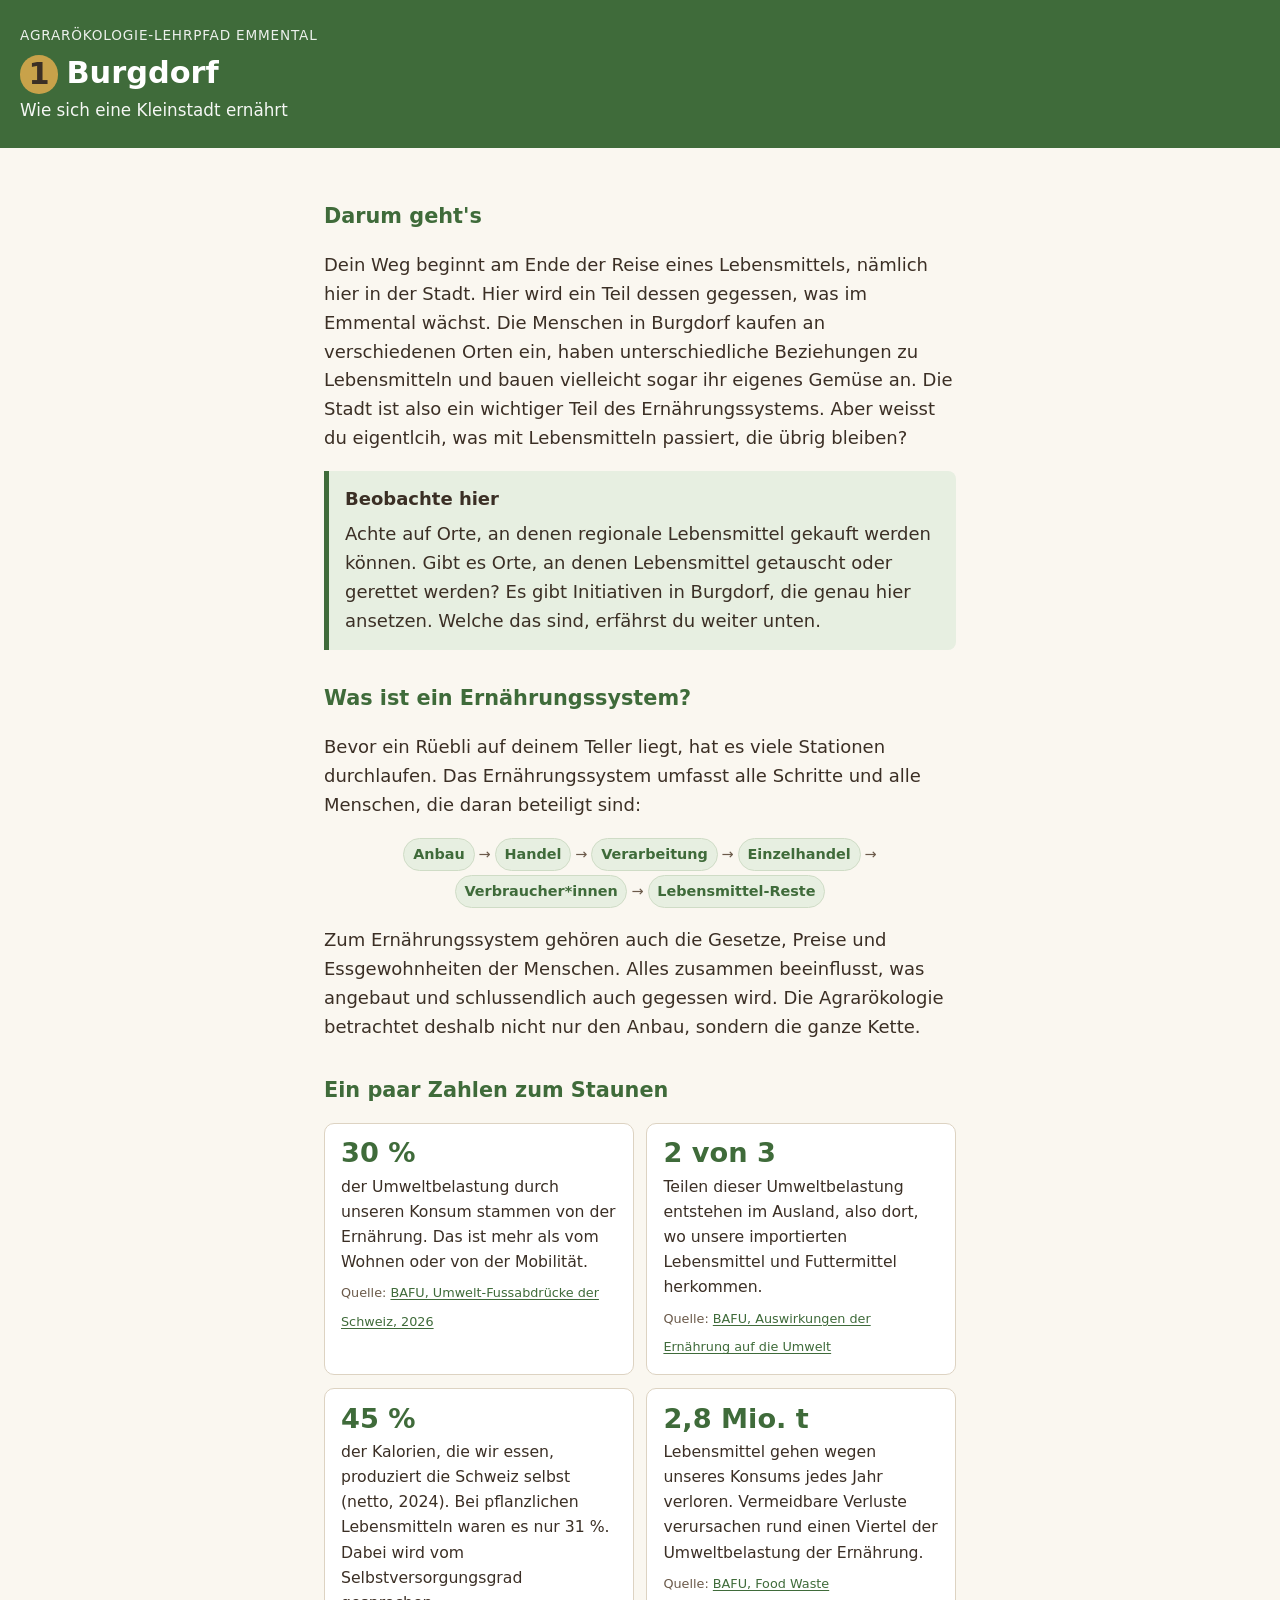
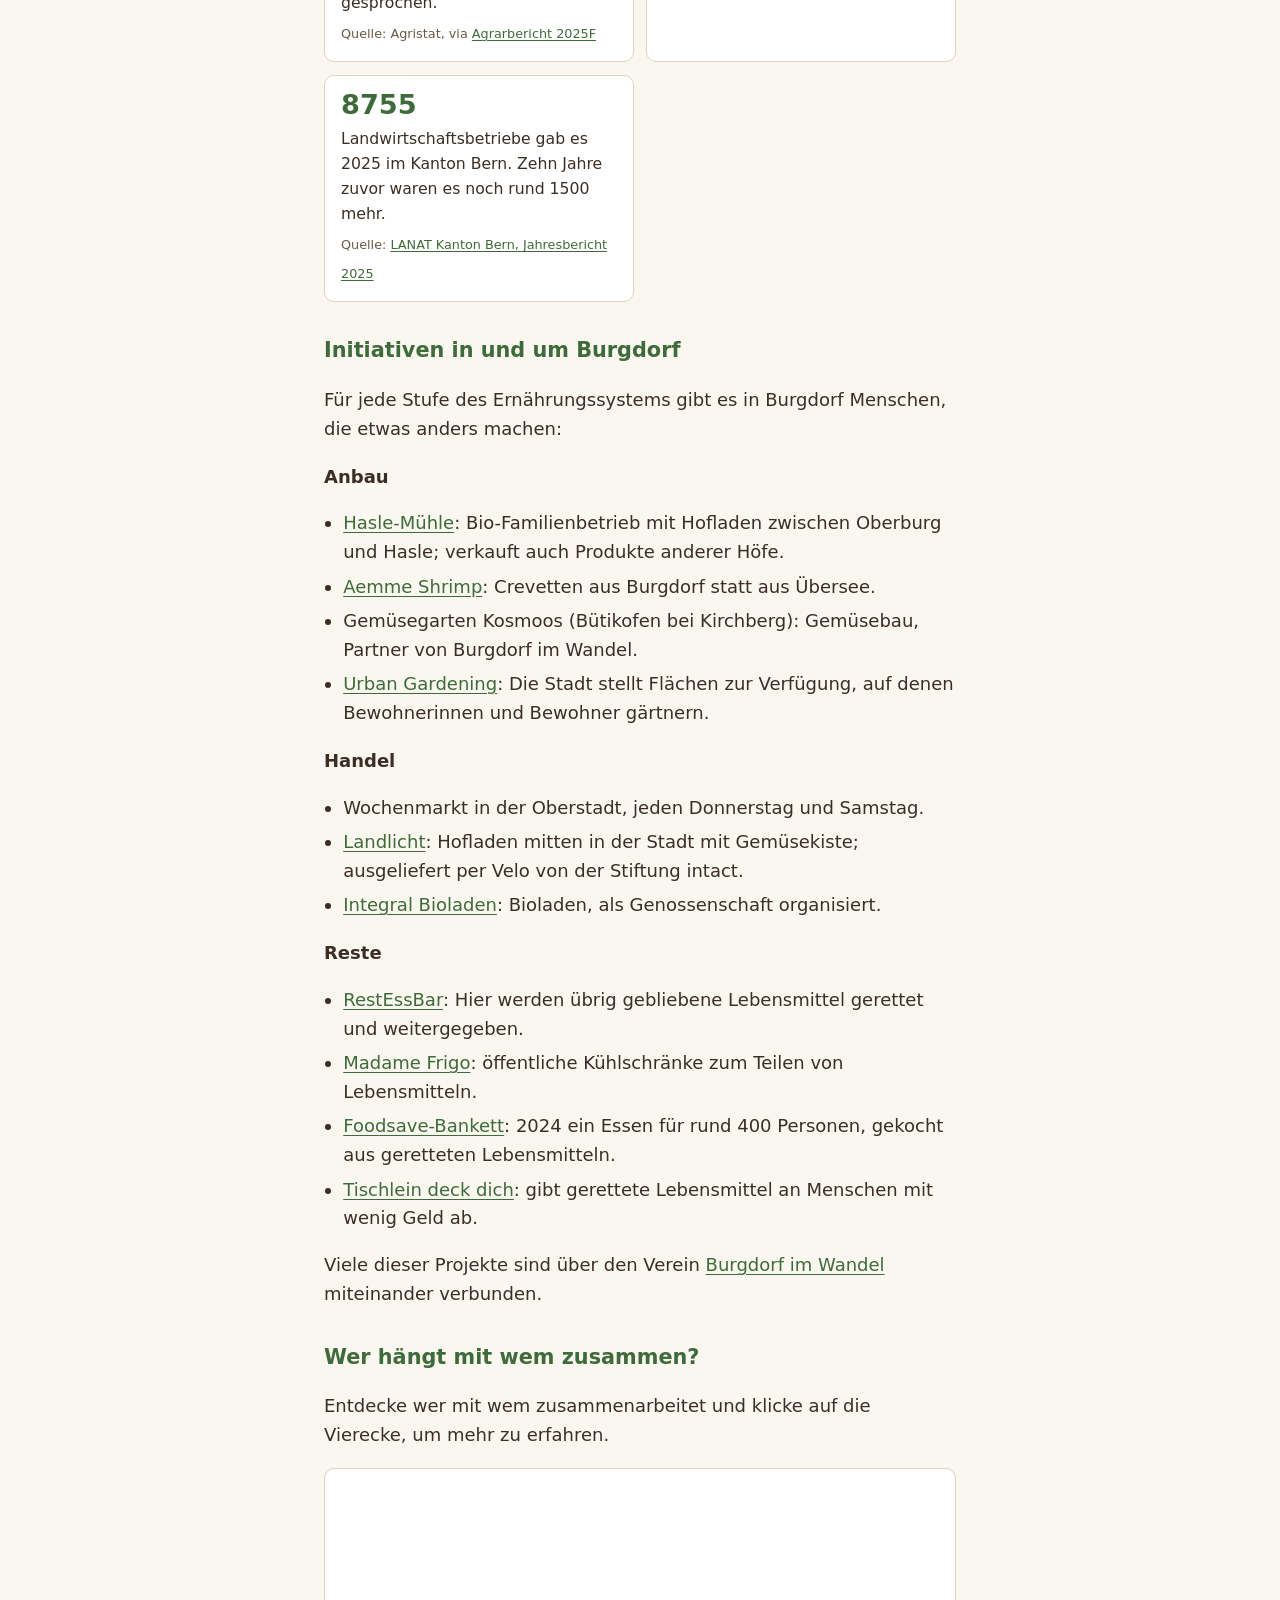
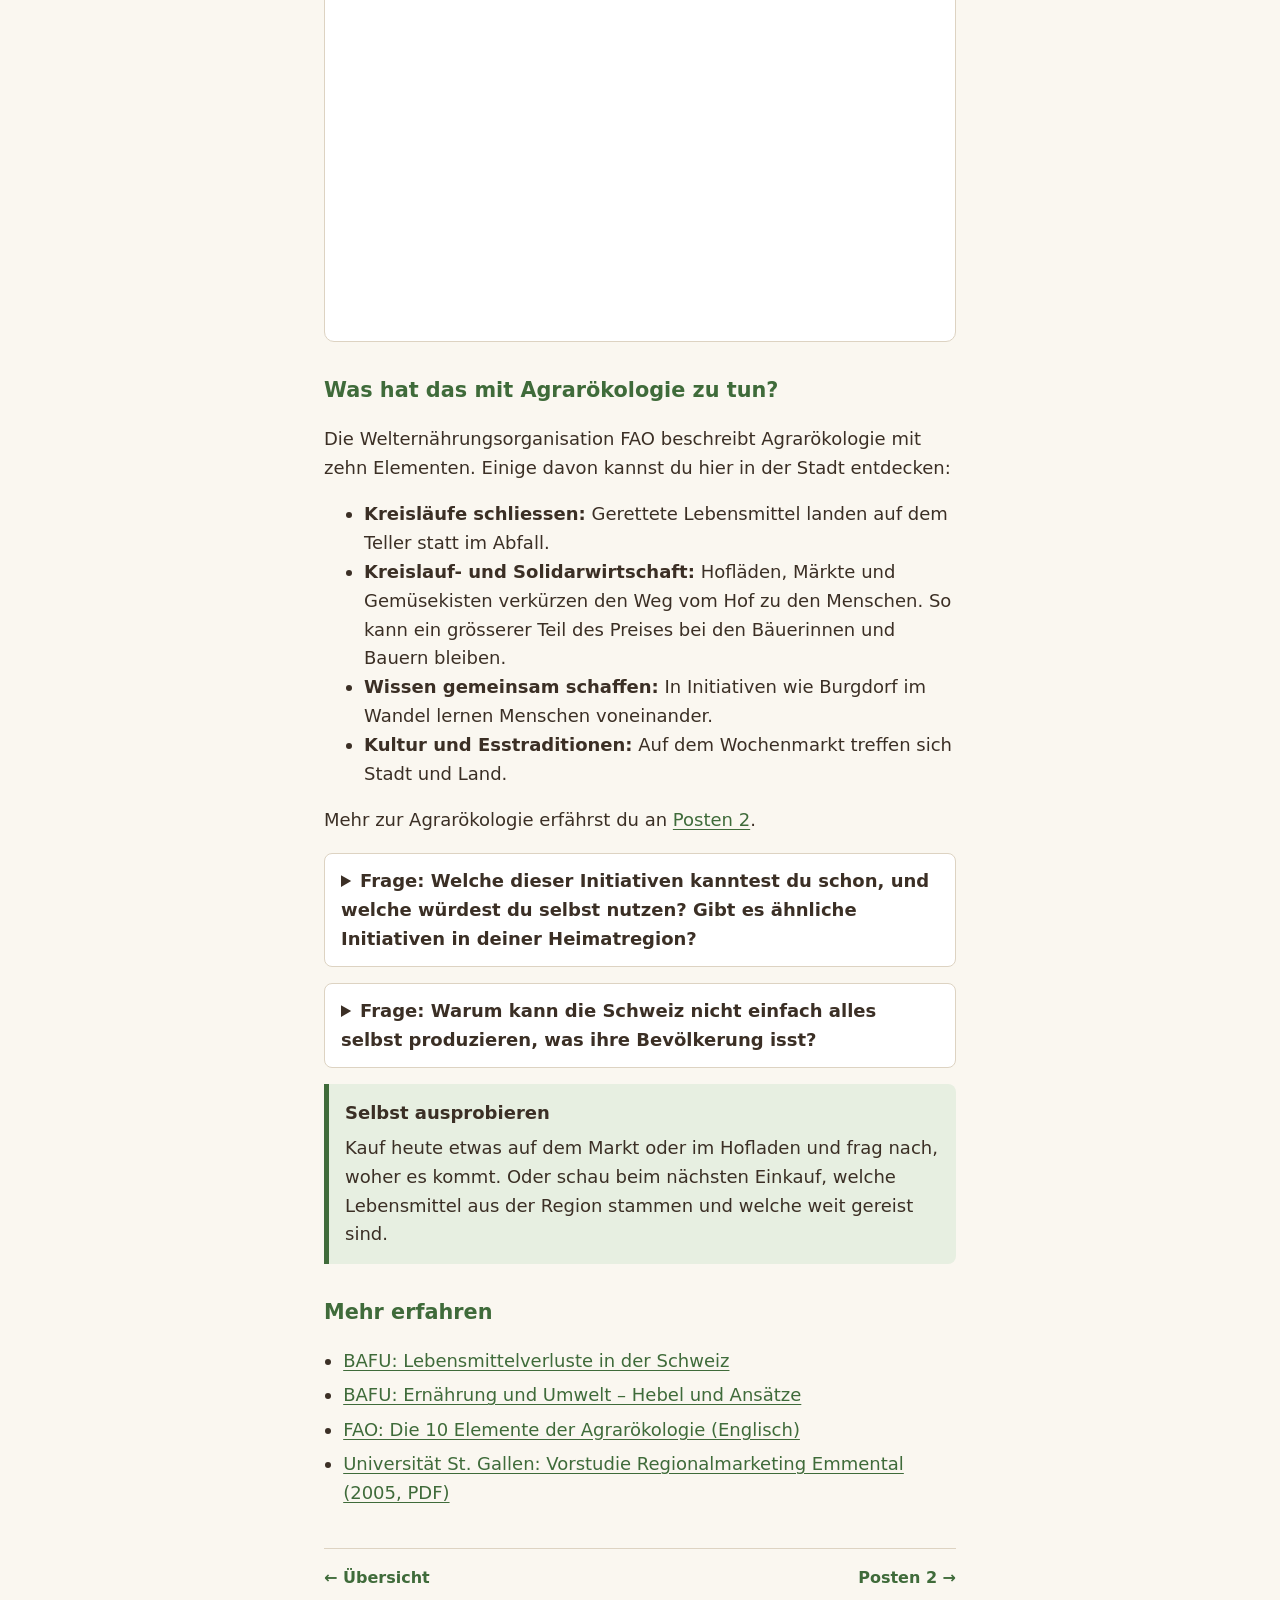
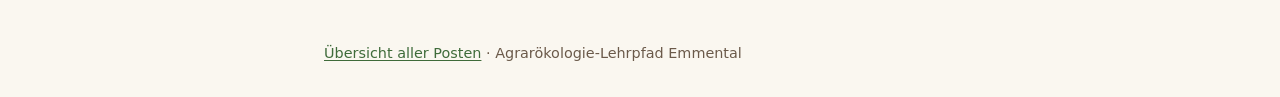
==== p1/index.html @ 43746ea9 "änderungen" ====
<!DOCTYPE html>
<html lang="de-CH">
<head>
<meta charset="utf-8">
<meta name="viewport" content="width=device-width, initial-scale=1">
<title>Posten 1: Burgdorf – Agrarökologie-Lehrpfad Emmental</title>
<link rel="stylesheet" href="../assets/style.css">
<style>
/* nur für diese Seite */
.kette{display:flex;flex-wrap:wrap;justify-content:center;gap:.3rem .25rem;align-items:center;margin:1rem 0;font-size:clamp(.72rem,2.6vw,.9rem)}
.kette span{background:var(--wiese-hell);border:1px solid #cfdcc6;border-radius:999px;padding:.25rem .55rem;font-weight:600;color:var(--wiese);white-space:nowrap}
.kette i{font-style:normal;color:var(--erde-hell)}
.kette .umbruch{display:none}
@media (max-width:640px){.kette .umbruch{display:block;flex-basis:100%;height:0}}
.zahlen{display:grid;grid-template-columns:repeat(auto-fit,minmax(15rem,1fr));gap:.8rem;margin:1rem 0}
.zahl{background:#fff;border:1px solid var(--linie);border-radius:10px;padding:.9rem 1rem}
.zahl strong{display:block;font-size:1.7rem;line-height:1.1;color:var(--wiese)}
.zahl p{margin:.35rem 0 .2rem;font-size:.98rem}
.zahl small{color:var(--erde-hell);font-size:.8rem}
.stufe{margin:1.2rem 0 .3rem;font-weight:700;color:var(--erde)}
.karte-rahmen{position:relative;width:100%;aspect-ratio:4/3;border:1px solid var(--linie);border-radius:10px;overflow:hidden;background:#fff}
.karte-rahmen iframe{position:absolute;inset:0;width:100%;height:100%;border:0}
</style>
</head>
<body>
<header class="kopf">
<a class="marke" href="../">Agrarökologie-Lehrpfad Emmental</a>
<h1><span class="postennr">1</span>Burgdorf</h1>
<p class="thema">Wie sich eine Kleinstadt ernährt</p>
</header>
<main>
<!-- ===== Posten 1: Burgdorf – Texte hier bearbeiten ===== -->
<h2>Darum geht's</h2>
<p>Dein Weg beginnt am Ende der Reise eines Lebensmittels, nämlich hier in der Stadt. Hier wird ein Teil dessen gegessen,
was im Emmental wächst. Die Menschen in Burgdorf kaufen an verschiedenen Orten ein, haben unterschiedliche Beziehungen zu Lebensmitteln und bauen vielleicht sogar ihr eigenes Gemüse an. Die Stadt ist also ein wichtiger Teil des Ernährungssystems. 
Aber weisst du eigentlcih, was mit Lebensmitteln passiert, die übrig bleiben?</p>

<div class="kasten">
<strong>Beobachte hier</strong>
<p>Achte auf Orte, an denen regionale Lebensmittel gekauft werden können. Gibt es
Orte, an denen Lebensmittel getauscht oder gerettet werden? Es gibt Initiativen in Burgdorf, die genau hier ansetzen. Welche das sind, erfährst du weiter unten.</p>
</div>

<h2>Was ist ein Ernährungssystem?</h2>
<p>Bevor ein Rüebli auf deinem Teller liegt, hat es viele Stationen durchlaufen. Das Ernährungssystem umfasst alle
Schritte und alle Menschen, die daran beteiligt sind:</p>
<div class="kette" aria-label="Stufen des Ernährungssystems">
  <span>Anbau</span><i>→</i><span>Handel</span><i>→</i><span>Verarbeitung</span><i>→</i><b class="umbruch"></b><span>Einzelhandel</span><i>→</i><span>Verbraucher*innen</span><i>→</i><span>Lebensmittel-Reste</span>
</div>
<p>Zum Ernährungssystem gehören auch die Gesetze, Preise und Essgewohnheiten der Menschen. Alles zusammen beeinflusst, was angebaut und schlussendlich auch gegessen wird. 
  Die Agrarökologie betrachtet deshalb nicht nur den Anbau, sondern die ganze Kette. </p>

<h2>Ein paar Zahlen zum Staunen</h2>
<div class="zahlen">
  <div class="zahl"><strong>30&nbsp;%</strong>
    <p>der Umweltbelastung durch unseren Konsum stammen von der Ernährung. Das ist mehr als vom Wohnen oder von der Mobilität.</p>
    <small>Quelle: <a href="https://www.bafu.admin.ch/dam/de/sd-web/7VTmDI0QIczG/schlussbericht_umweltfussabdruecke_schweiz.pdf">BAFU, Umwelt-Fussabdrücke der Schweiz, 2026</a></small></div>
  <div class="zahl"><strong>2 von 3</strong>
    <p>Teilen dieser Umweltbelastung entstehen im Ausland, also dort, wo unsere importierten Lebensmittel und Futtermittel herkommen.</p>
    <small>Quelle: <a href="https://www.bafu.admin.ch/de/auswirkungen-der-ernaehrung-auf-die-umwelt">BAFU, Auswirkungen der Ernährung auf die Umwelt</a></small></div>
  <div class="zahl"><strong>45&nbsp;%</strong>
    <p>der Kalorien, die wir essen, produziert die Schweiz selbst (netto, 2024). Bei pflanzlichen Lebensmitteln waren es nur 31&nbsp;%. Dabei wird vom Selbstversorgungsgrad gesprochen.</p>
    <small>Quelle: Agristat, via <a href="https://www.agrarbericht.ch/de/markt/marktentwicklungen/selbstversorungsgrad">Agrarbericht 2025F</a></small></div>
  <div class="zahl"><strong>2,8 Mio. t</strong>
    <p>Lebensmittel gehen wegen unseres Konsums jedes Jahr verloren. Vermeidbare Verluste verursachen rund einen Viertel der Umweltbelastung der Ernährung.</p>
    <small>Quelle: <a href="https://www.bafu.admin.ch/de/foodwaste">BAFU, Food Waste</a></small></div>
  <div class="zahl"><strong>8755</strong>
    <p>Landwirtschaftsbetriebe gab es 2025 im Kanton Bern. Zehn Jahre zuvor waren es noch rund 1500 mehr.</p>
    <small>Quelle: <a href="https://www.weu.be.ch/content/dam/weu/dokumente/lanat/de/jahresbericht/2025/2025_Digitaler%20Jahresbericht%20LANAT%20-%20ADZ.pdf">LANAT Kanton Bern, Jahresbericht 2025</a></small></div>
</div>

<h2>Initiativen in und um Burgdorf</h2>
<p>Für jede Stufe des Ernährungssystems gibt es in Burgdorf Menschen, die etwas anders machen:</p>

<p class="stufe">Anbau</p>
<ul class="links">
  <li><a href="https://www.myfarm.ch/en/farm-shops/hofladen-hasle-muehle_A5wsffG">Hasle-Mühle</a>: Bio-Familienbetrieb mit Hofladen zwischen Oberburg und Hasle; verkauft auch Produkte anderer Höfe.</li>
  <li><a href="https://aemmeshrimp.ch">Aemme Shrimp</a>: Crevetten aus Burgdorf statt aus Übersee.</li>
  <li>Gemüsegarten Kosmoos (Bütikofen bei Kirchberg): Gemüsebau, Partner von Burgdorf im Wandel.</li>
  <li><a href="https://www.burgdorf.ch/wAssets/docs/Verwaltung/Sozialdirektion/Flyer_UrbanGardening_A4.pdf">Urban Gardening</a>: Die Stadt stellt Flächen zur Verfügung, auf denen Bewohnerinnen und Bewohner gärtnern.</li>
</ul>

<p class="stufe">Handel</p>
<ul class="links">
  <li>Wochenmarkt in der Oberstadt, jeden Donnerstag und Samstag.</li>
  <li><a href="https://landlicht-burgdorf.ch/">Landlicht</a>: Hofladen mitten in der Stadt mit Gemüsekiste; ausgeliefert per Velo von der Stiftung intact.</li>
  <li><a href="https://www.integral-bioladen.ch/">Integral Bioladen</a>: Bioladen, als Genossenschaft organisiert.</li>
</ul>

<p class="stufe">Reste</p>
<ul class="links">
  <li><a href="https://burgdorf-im-wandel.ch/portfolio/restessbar/">RestEssBar</a>: Hier werden übrig gebliebene Lebensmittel gerettet und weitergegeben.</li>
  <li><a href="https://burgdorf-im-wandel.ch/portfolio/madamefrigo/">Madame Frigo</a>: öffentliche Kühlschränke zum Teilen von Lebensmitteln.</li>
  <li><a href="https://burgdorf-im-wandel.ch/portfolio/foodsavebankett-burgdorf/">Foodsave-Bankett</a>: 2024 ein Essen für rund 400 Personen, gekocht aus geretteten Lebensmitteln.</li>
  <li><a href="https://www.tischlein.ch">Tischlein deck dich</a>: gibt gerettete Lebensmittel an Menschen mit wenig Geld ab.</li>
</ul>
<p>Viele dieser Projekte sind über den Verein <a href="https://burgdorf-im-wandel.ch">Burgdorf im Wandel</a> miteinander verbunden.</p>

<h2>Wer hängt mit wem zusammen?</h2>
<p>Entdecke wer mit wem zusammenarbeitet und klicke auf die Vierecke, um mehr zu erfahren.</p>
<div class="karte-rahmen">
  <iframe src="https://embed.kumu.io/4270130d1830ddf4a296484968e9d4bc" title="Kumu-Karte Ernährungssystem Burgdorf und Emmental" loading="lazy"></iframe>
</div>

<h2>Was hat das mit Agrarökologie zu tun?</h2>
<p>Die Welternährungsorganisation FAO beschreibt Agrarökologie mit zehn Elementen. Einige davon kannst du hier in der Stadt entdecken:</p>
<ul>
  <li><strong>Kreisläufe schliessen:</strong> Gerettete Lebensmittel landen auf dem Teller statt im Abfall.</li>
  <li><strong>Kreislauf- und Solidarwirtschaft:</strong> Hofläden, Märkte und Gemüsekisten verkürzen den Weg vom Hof zu den Menschen. So kann ein grösserer Teil des Preises bei den Bäuerinnen und Bauern bleiben.</li>
  <li><strong>Wissen gemeinsam schaffen:</strong> In Initiativen wie Burgdorf im Wandel lernen Menschen voneinander.</li>
  <li><strong>Kultur und Esstraditionen:</strong> Auf dem Wochenmarkt treffen sich Stadt und Land.</li>
</ul>
<p>Mehr zur Agrarökologie erfährst du an <a href="../p2/">Posten 2</a>.</p>

<details>
<summary>Frage: Welche dieser Initiativen kanntest du schon, und welche würdest du selbst nutzen? Gibt es ähnliche Initiativen in deiner Heimatregion?</summary>
<p>Notiere dir eine Initiative, die du ausprobieren möchtest.</p>
</details>

<details>
<summary>Frage: Warum kann die Schweiz nicht einfach alles selbst produzieren, was ihre Bevölkerung isst?</summary>
<p>Ein grosser Teil der Fläche eignet sich nur als Wiese oder Weide, etwa im hügeligen Emmental. Darauf wächst Gras für Kühe, aber kaum Getreide oder Gemüse.
Zudem essen wir viele Lebensmittel, die hier nicht wachsen (Kaffee, Bananen, Reis), und ein Teil des Tierfutters wird importiert.
Weniger Food Waste und eine stärker pflanzliche Ernährung würden helfen, mit der eigenen Fläche mehr Menschen zu ernähren.</p>
</details>

<div class="kasten">
<strong>Selbst ausprobieren</strong>
<p>Kauf heute etwas auf dem Markt oder im Hofladen und frag nach, woher es kommt. Oder schau beim nächsten Einkauf,
welche Lebensmittel aus der Region stammen und welche weit gereist sind.</p>
</div>

<h2>Mehr erfahren</h2>
<ul class="links">
  <li><a href="https://www.bafu.admin.ch/de/foodwaste">BAFU: Lebensmittelverluste in der Schweiz</a></li>
  <li><a href="https://www.bafu.admin.ch/de/ernaehrung-und-umwelt-hebel-und-ansaetze">BAFU: Ernährung und Umwelt – Hebel und Ansätze</a></li>
  <li><a href="https://www.fao.org/agroecology/overview/10-elements/en">FAO: Die 10 Elemente der Agrarökologie (Englisch)</a></li>
  <li><a href="https://alexandria.unisg.ch/server/api/core/bitstreams/51e89ffd-5618-48d5-9dad-e8e8634f91a7/content">Universität St. Gallen: Vorstudie Regionalmarketing Emmental (2005, PDF)</a></li>
</ul>

<nav class="weiter" aria-label="Posten-Navigation">
<a href="../">← Übersicht</a>
<a href="../p2/">Posten 2 →</a>
</nav>
</main>
<footer>
<a href="../">Übersicht aller Posten</a> · Agrarökologie-Lehrpfad Emmental
</footer>
</body>
</html>
---- assets/style.css ----
/* Agrarökologie-Lehrpfad Emmental – gemeinsames Stylesheet */
:root {
  --erde: #3b2f25;
  --erde-hell: #6b5a4a;
  --wiese: #3f6b3a;
  --wiese-hell: #e7efe1;
  --korn: #c8a24a;
  --papier: #faf7f0;
  --linie: #ddd3c2;
  --max: 42rem;
}

* { box-sizing: border-box; }

html { -webkit-text-size-adjust: 100%; }

body {
  margin: 0;
  font-family: system-ui, -apple-system, "Segoe UI", Roboto, sans-serif;
  font-size: 1.125rem;
  line-height: 1.6;
  color: var(--erde);
  background: var(--papier);
}

a { color: var(--wiese); text-underline-offset: 0.15em; }
a:focus-visible, summary:focus-visible { outline: 3px solid var(--korn); outline-offset: 2px; }

.kopf {
  background: var(--wiese);
  color: #fff;
  padding: 1.25rem 1.25rem 1.5rem;
}
.kopf a { color: #fff; }
.kopf .marke {
  font-size: 0.85rem;
  letter-spacing: 0.06em;
  text-transform: uppercase;
  opacity: 0.9;
  text-decoration: none;
}
.kopf h1 {
  margin: 0.4rem 0 0.2rem;
  font-size: 1.9rem;
  line-height: 1.2;
}
.kopf .thema { margin: 0; font-size: 1.05rem; opacity: 0.95; }

.postennr {
  display: inline-flex;
  align-items: center;
  justify-content: center;
  width: 2.4rem; height: 2.4rem;
  border-radius: 50%;
  background: var(--korn);
  color: var(--erde);
  font-weight: 700;
  margin-right: 0.5rem;
  vertical-align: middle;
}

main {
  max-width: var(--max);
  margin: 0 auto;
  padding: 1.25rem;
}

h2 {
  font-size: 1.3rem;
  margin: 2rem 0 0.5rem;
  color: var(--wiese);
}

.kasten {
  background: var(--wiese-hell);
  border-left: 5px solid var(--wiese);
  padding: 0.9rem 1rem;
  border-radius: 0 8px 8px 0;
  margin: 1rem 0;
}

details {
  background: #fff;
  border: 1px solid var(--linie);
  border-radius: 8px;
  padding: 0.8rem 1rem;
  margin: 1rem 0;
}
summary { cursor: pointer; font-weight: 600; }
details[open] summary { margin-bottom: 0.5rem; }

ul.links { padding-left: 1.2rem; }
ul.links li { margin: 0.35rem 0; }

.platzhalter {
  border: 2px dashed var(--linie);
  border-radius: 8px;
  padding: 1rem;
  color: var(--erde-hell);
  font-style: italic;
}

/* Übersicht auf der Startseite */
.route { list-style: none; padding: 0; margin: 1rem 0; }
.route li { margin: 0; }
.route a {
  display: flex;
  align-items: center;
  gap: 0.9rem;
  padding: 0.9rem 0.25rem;
  border-bottom: 1px solid var(--linie);
  text-decoration: none;
  color: var(--erde);
}
.route a:hover .ort { text-decoration: underline; }
.route .postennr { flex: none; margin: 0; }
.route .ort { display: block; font-weight: 700; color: var(--wiese); }
.route .was { display: block; font-size: 0.98rem; color: var(--erde-hell); }

/* Navigation zwischen den Posten */
.weiter {
  display: flex;
  justify-content: space-between;
  gap: 1rem;
  margin: 2.5rem 0 1rem;
  padding-top: 1rem;
  border-top: 1px solid var(--linie);
  font-size: 1rem;
}
.weiter a { text-decoration: none; font-weight: 600; }

footer {
  max-width: var(--max);
  margin: 0 auto;
  padding: 1rem 1.25rem 2rem;
  font-size: 0.9rem;
  color: var(--erde-hell);
}

/* QR-Druckseite */
.qr-raster {
  display: grid;
  grid-template-columns: repeat(auto-fill, minmax(15rem, 1fr));
  gap: 1rem;
}
.qr-karte {
  background: #fff;
  border: 1px solid var(--linie);
  border-radius: 8px;
  padding: 1rem;
  text-align: center;
  break-inside: avoid;
}
.qr-karte svg { width: 100%; max-width: 13rem; height: auto; }
.qr-karte .url { font-size: 0.75rem; word-break: break-all; color: var(--erde-hell); }
.qr-karte button { margin-top: 0.5rem; font: inherit; font-size: 0.9rem; padding: 0.4rem 0.8rem; cursor: pointer; }

@media print {
  .kopf, .nicht-drucken, footer { display: none; }
  body { background: #fff; }
  main { max-width: none; }
  .qr-raster { grid-template-columns: repeat(2, 1fr); }
  .qr-karte button { display: none; }
}

.kasten p { margin: 0.4rem 0 0; }
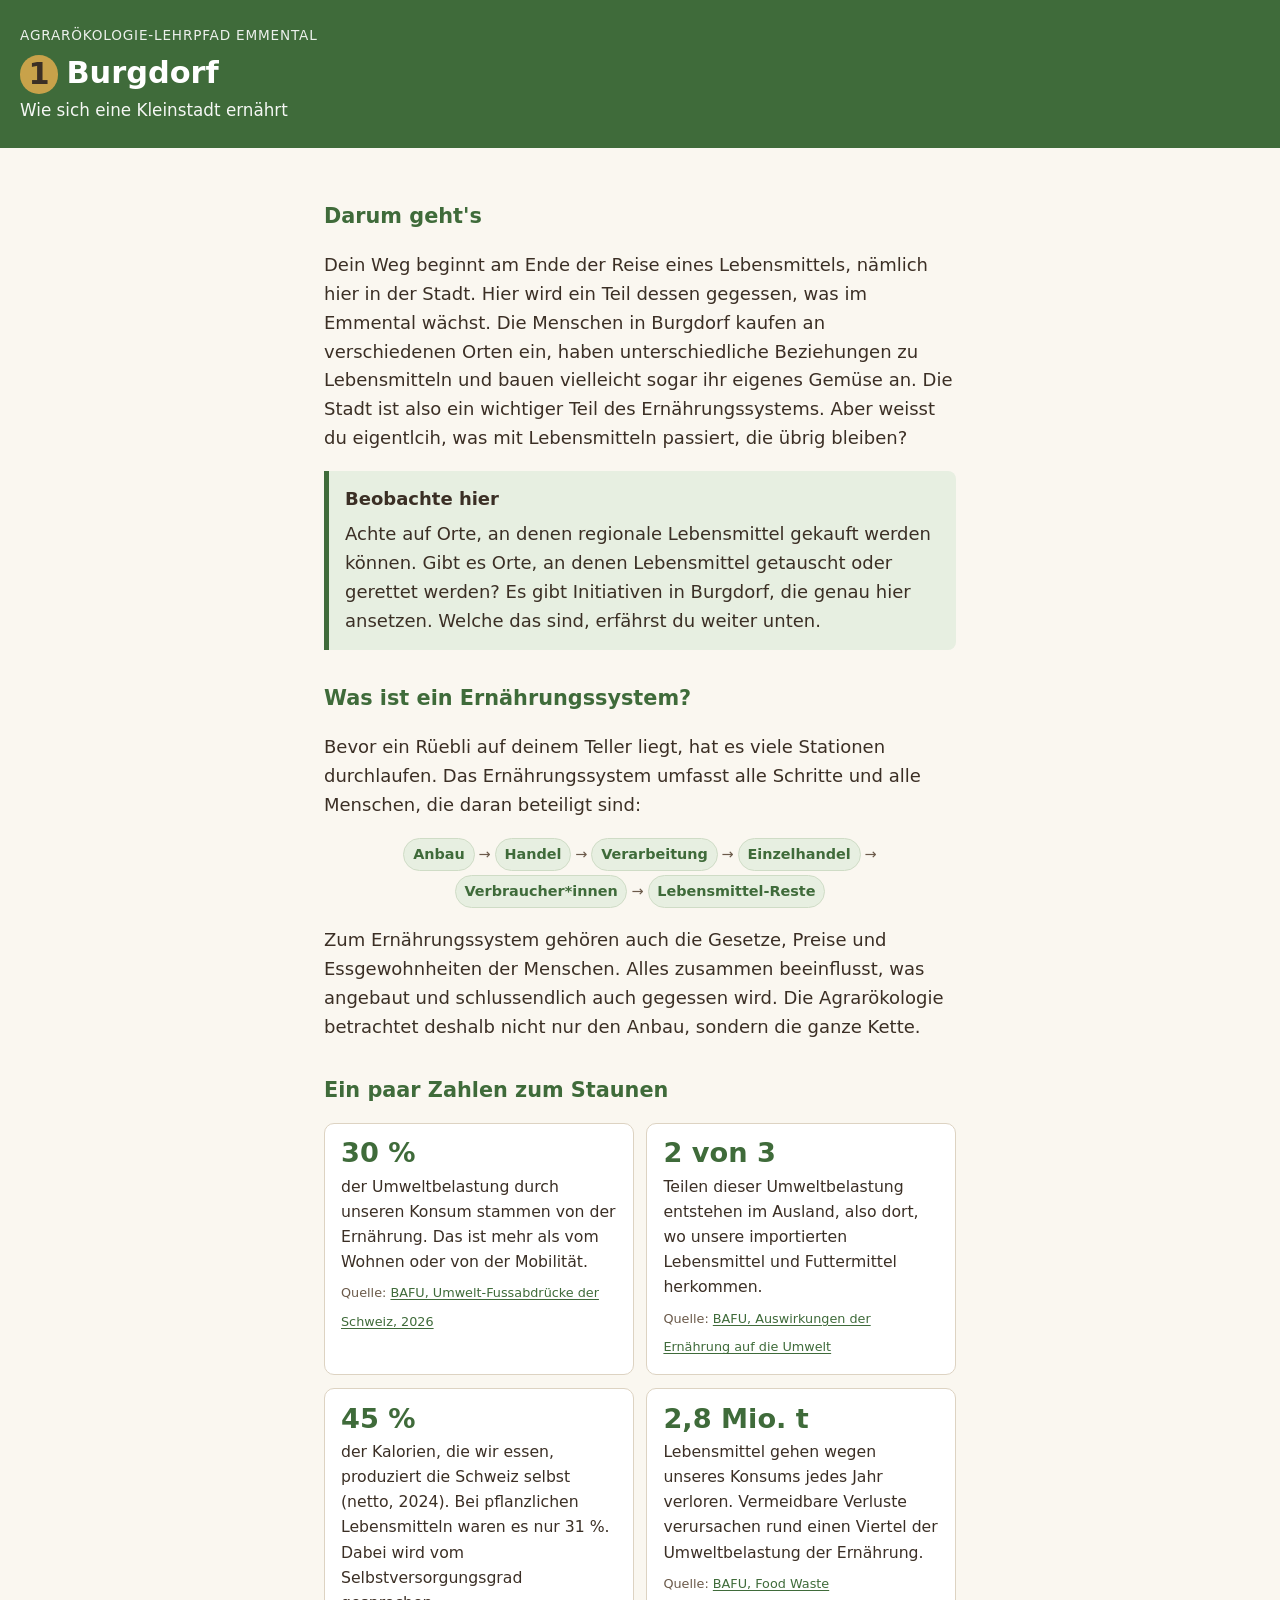
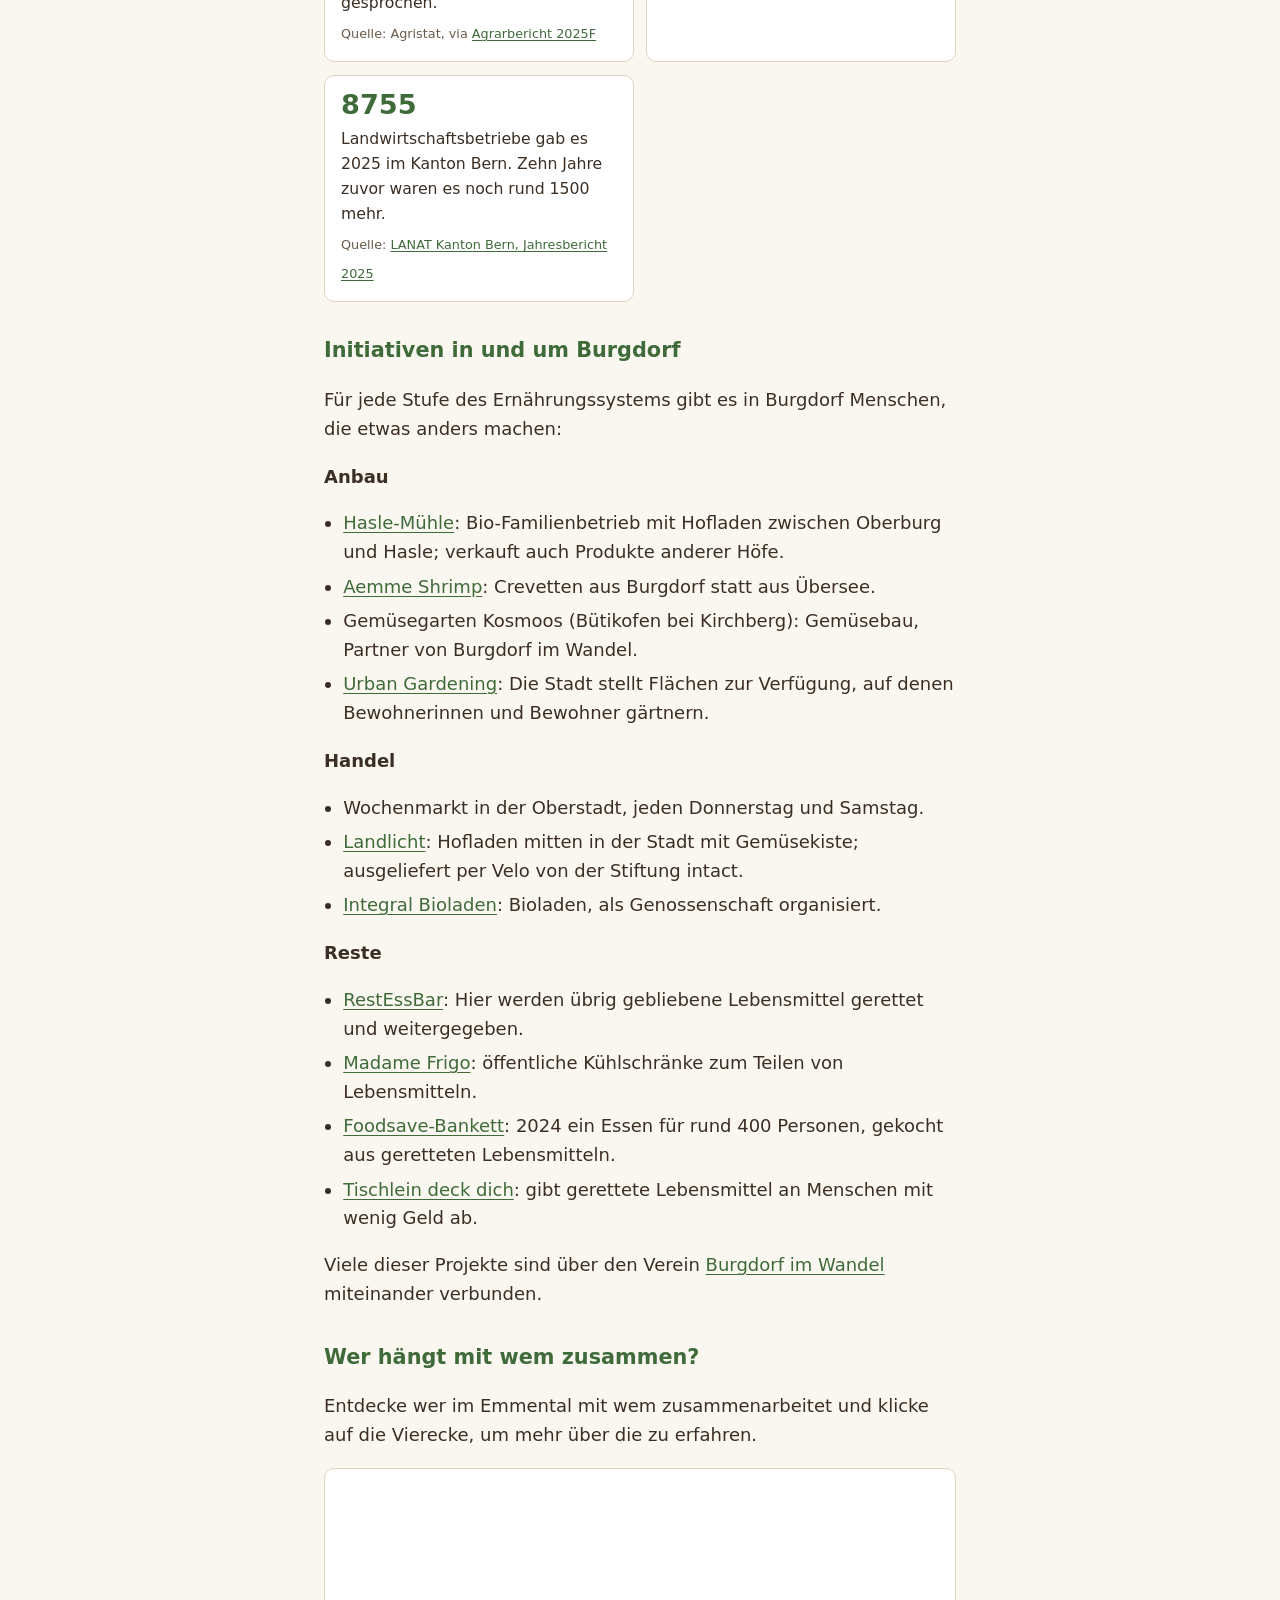
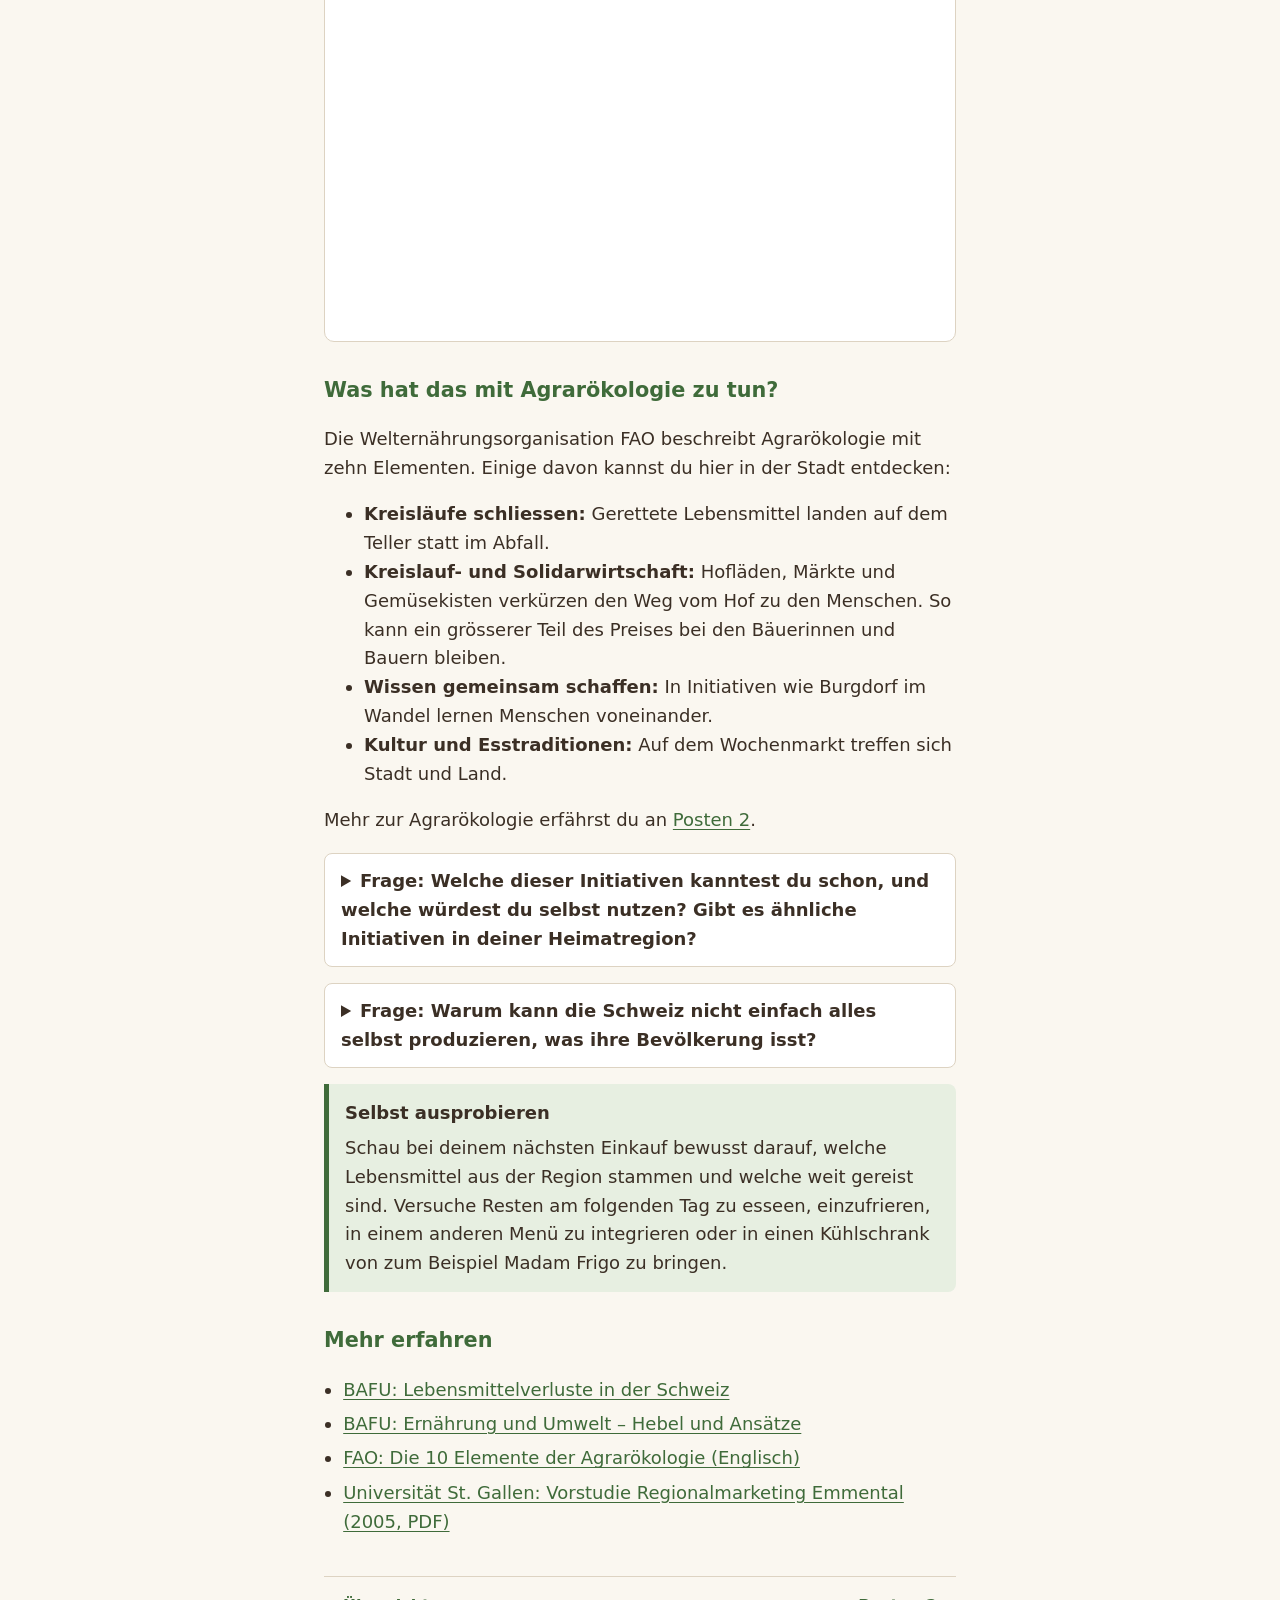
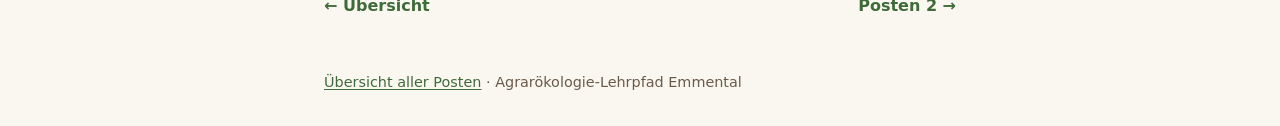
==== commit 019ed7d1: "ändern" ====
--- a/p1/index.html
+++ b/p1/index.html
@@ -97,7 +97,8 @@
 <p>Viele dieser Projekte sind über den Verein <a href="https://burgdorf-im-wandel.ch">Burgdorf im Wandel</a> miteinander verbunden.</p>
 
 <h2>Wer hängt mit wem zusammen?</h2>
-<p>Entdecke wer mit wem zusammenarbeitet und klicke auf die Vierecke, um mehr zu erfahren.</p>
+<p>Entdecke wer im Emmental mit wem zusammenarbeitet und klicke auf die Vierecke, um mehr über die <Akteur></Akteur>
+<innen></innen> zu erfahren.</p>
 <div class="karte-rahmen">
   <iframe src="https://embed.kumu.io/4270130d1830ddf4a296484968e9d4bc" title="Kumu-Karte Ernährungssystem Burgdorf und Emmental" loading="lazy"></iframe>
 </div>
@@ -126,8 +127,8 @@
 
 <div class="kasten">
 <strong>Selbst ausprobieren</strong>
-<p>Kauf heute etwas auf dem Markt oder im Hofladen und frag nach, woher es kommt. Oder schau beim nächsten Einkauf,
-welche Lebensmittel aus der Region stammen und welche weit gereist sind.</p>
+<p> Schau bei deinem nächsten Einkauf bewusst darauf, welche Lebensmittel aus der Region stammen und welche weit gereist sind. 
+  Versuche Resten am folgenden Tag zu esseen, einzufrieren, in einem anderen Menü zu integrieren oder in einen Kühlschrank von zum Beispiel Madam Frigo zu bringen.</p>
 </div>
 
 <h2>Mehr erfahren</h2>
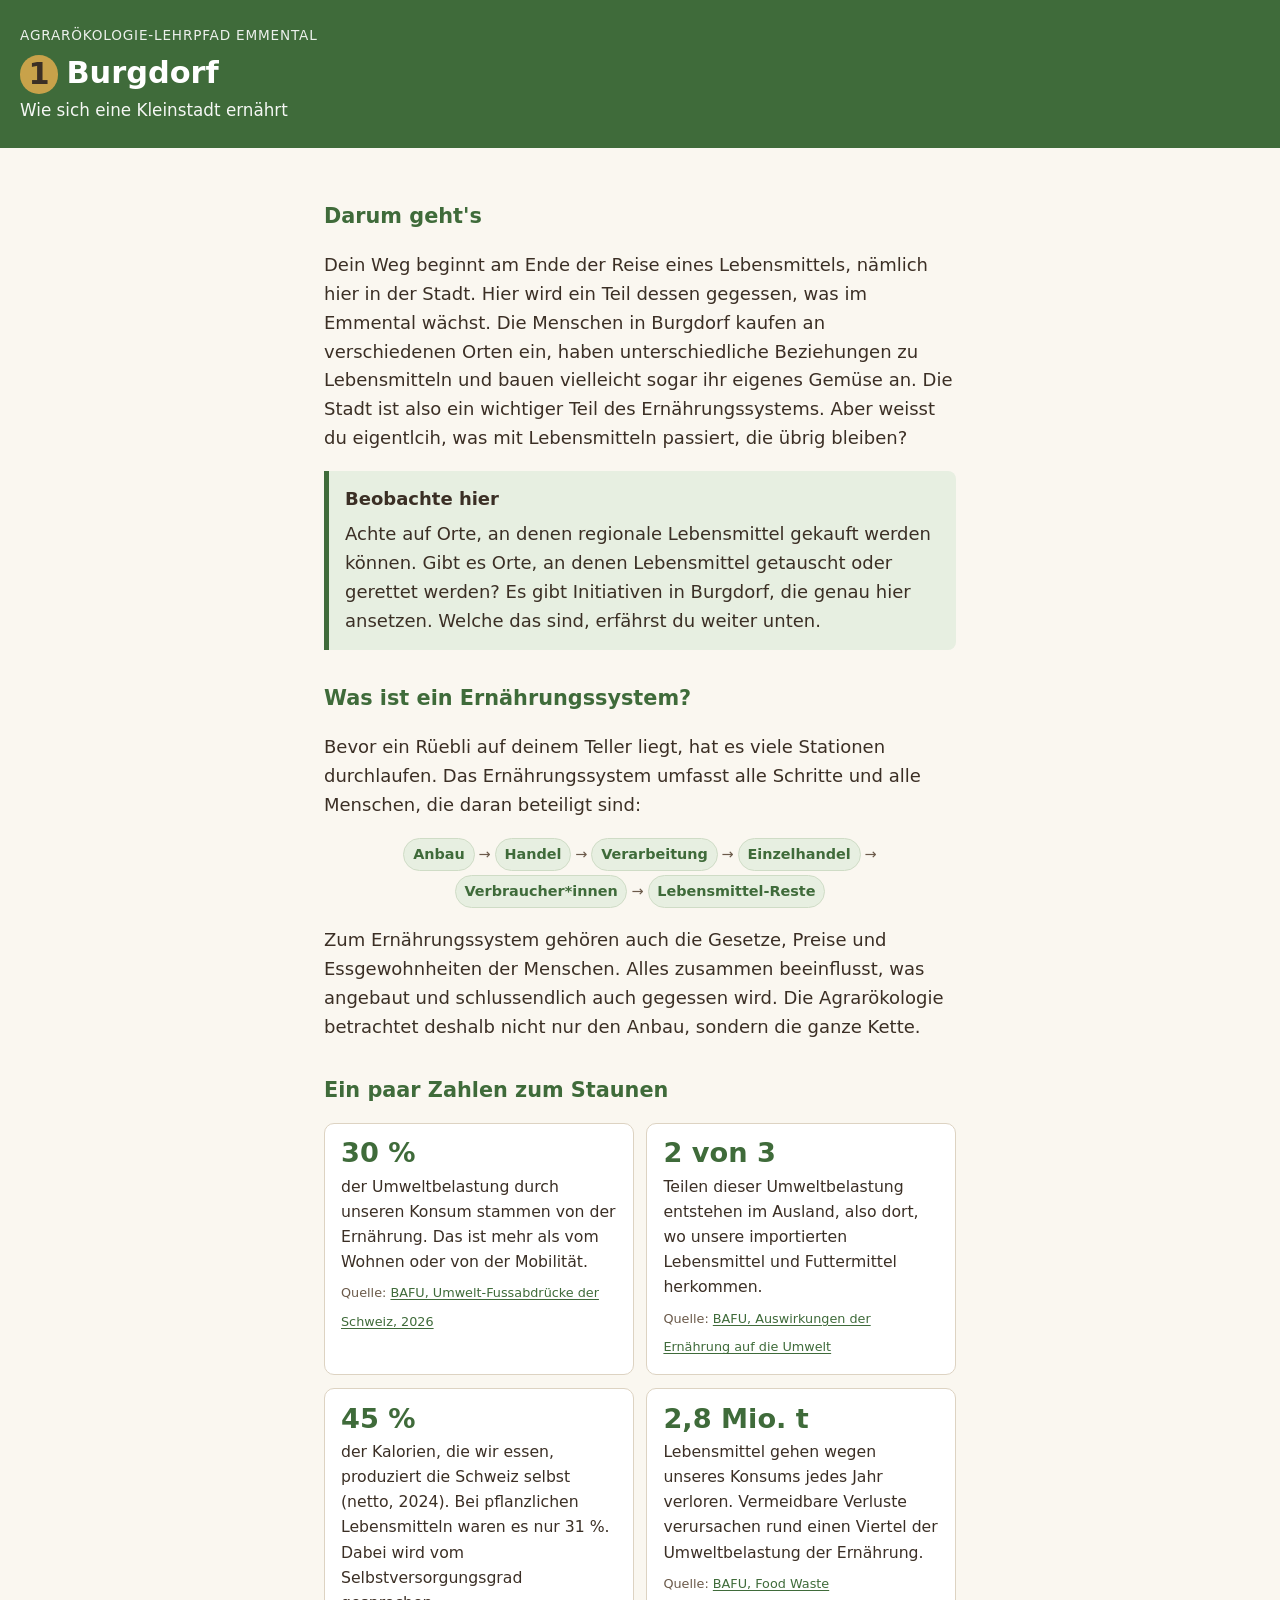
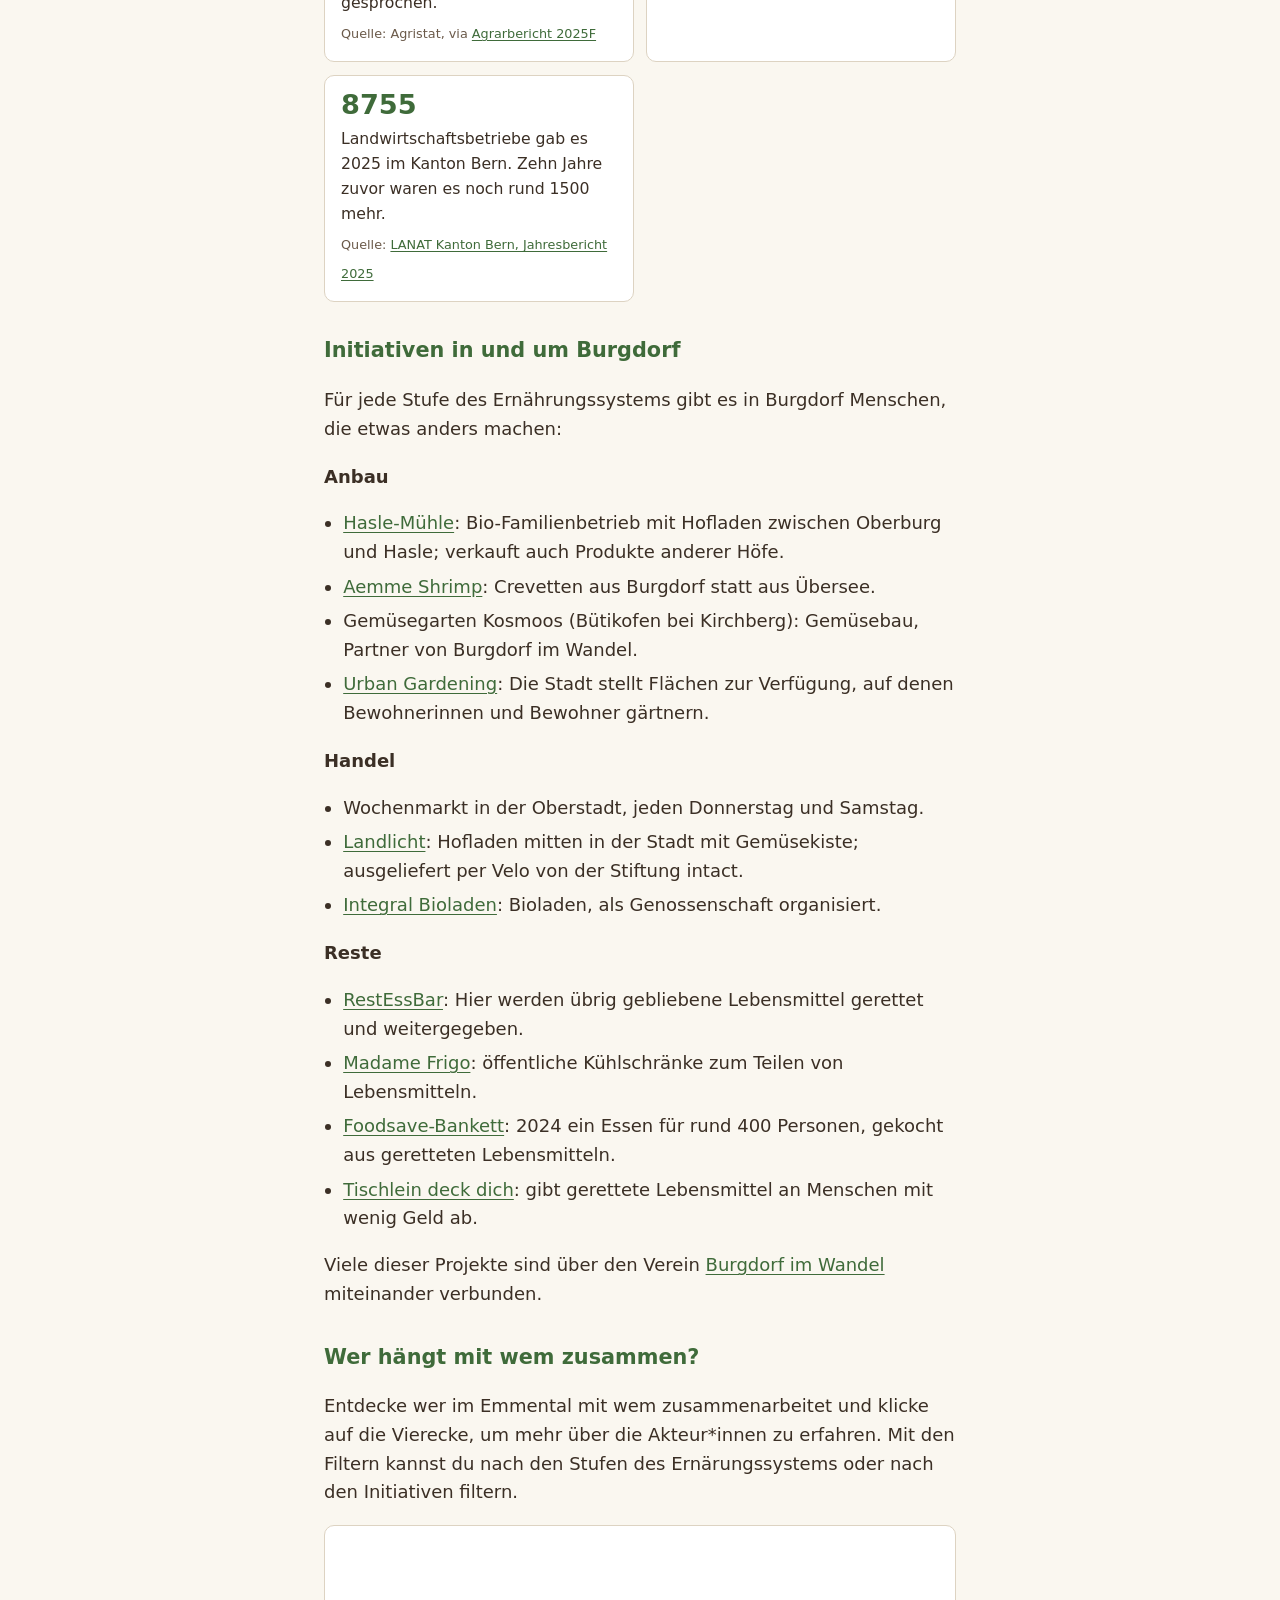
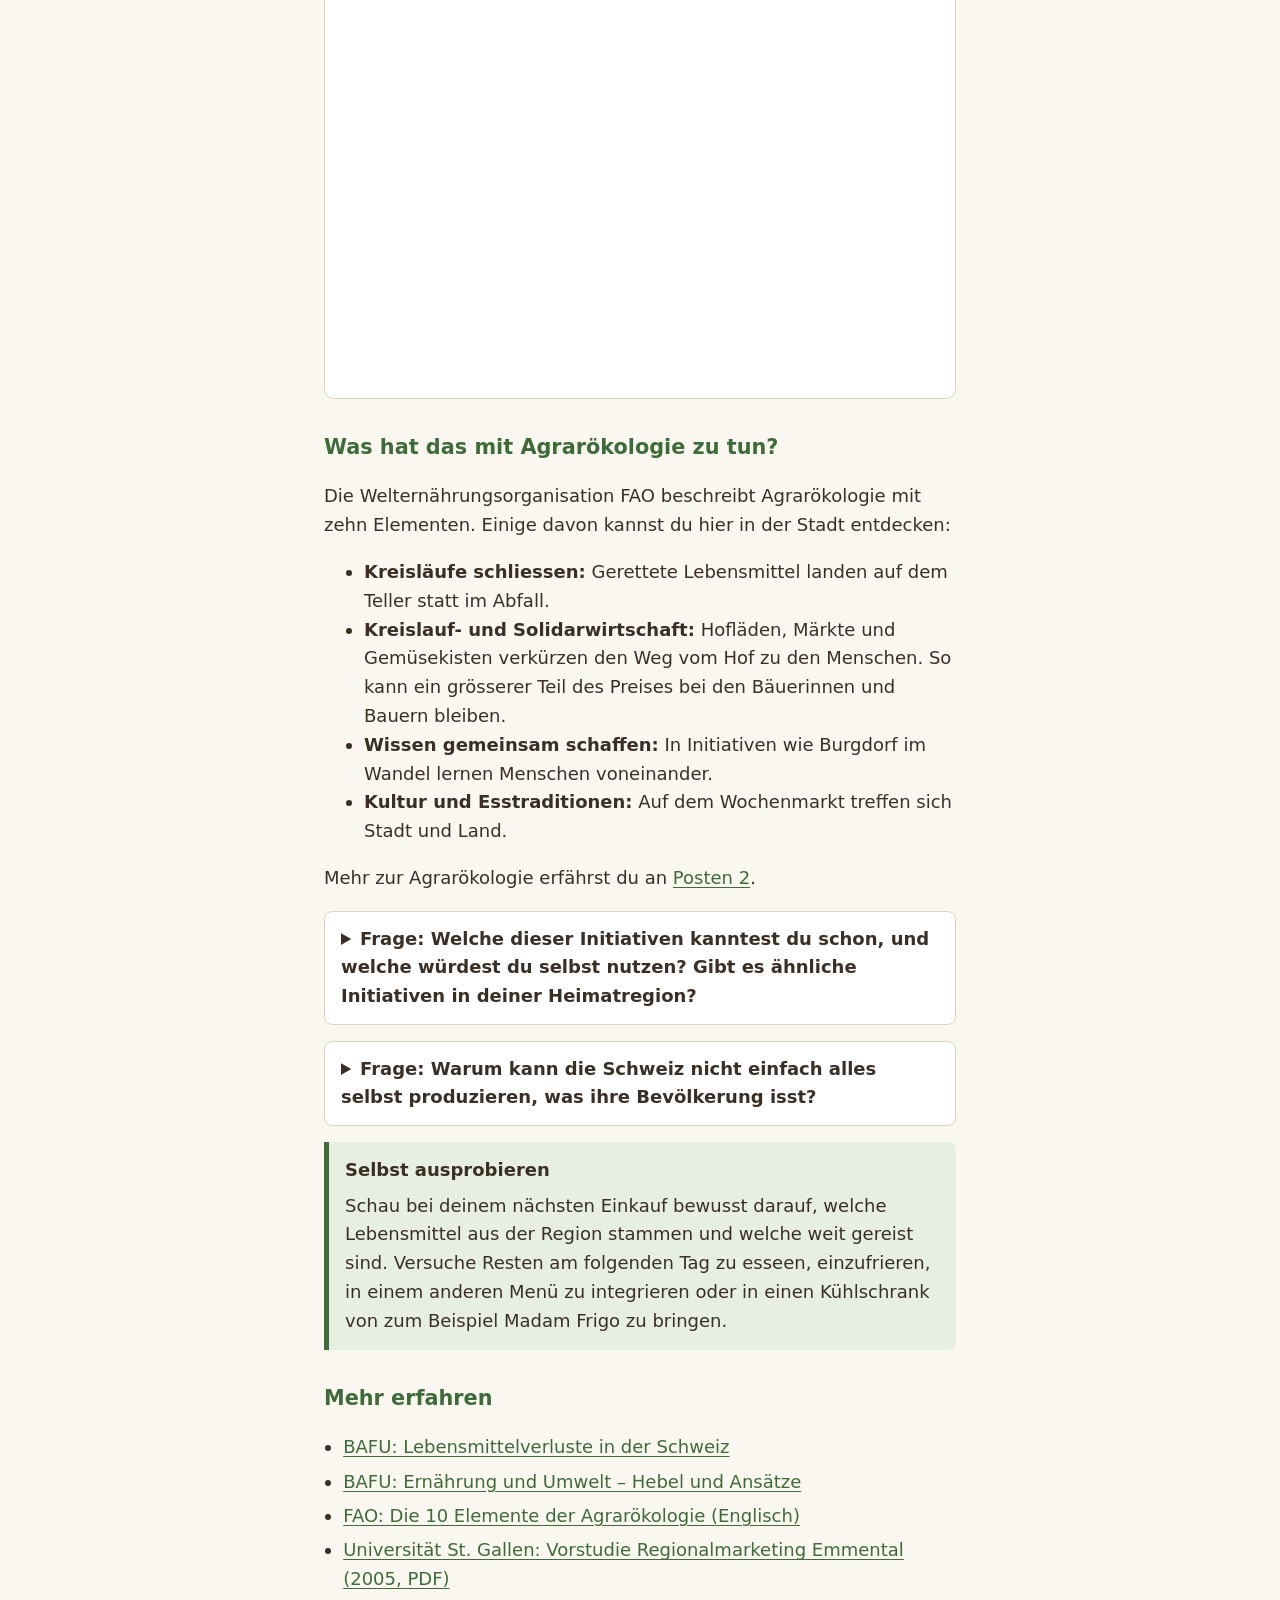
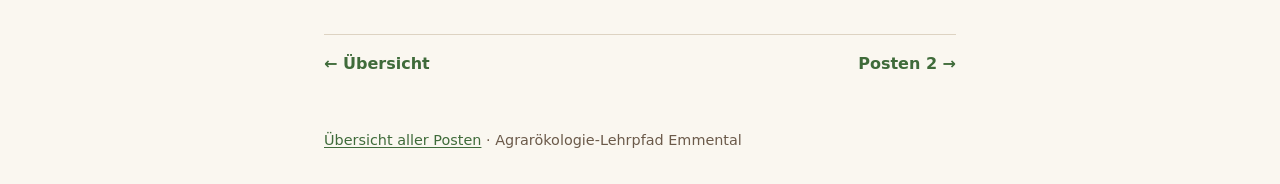
==== commit 18a5af4e: "änderung" ====
--- a/p1/index.html
+++ b/p1/index.html
@@ -97,8 +97,8 @@
 <p>Viele dieser Projekte sind über den Verein <a href="https://burgdorf-im-wandel.ch">Burgdorf im Wandel</a> miteinander verbunden.</p>
 
 <h2>Wer hängt mit wem zusammen?</h2>
-<p>Entdecke wer im Emmental mit wem zusammenarbeitet und klicke auf die Vierecke, um mehr über die <Akteur></Akteur>
-<innen></innen> zu erfahren.</p>
+<p>Entdecke wer im Emmental mit wem zusammenarbeitet und klicke auf die Vierecke, um mehr über die Akteur*innen zu erfahren. 
+Mit den Filtern kannst du nach den Stufen des Ernärungssystems oder nach den Initiativen filtern.</p>
 <div class="karte-rahmen">
   <iframe src="https://embed.kumu.io/4270130d1830ddf4a296484968e9d4bc" title="Kumu-Karte Ernährungssystem Burgdorf und Emmental" loading="lazy"></iframe>
 </div>
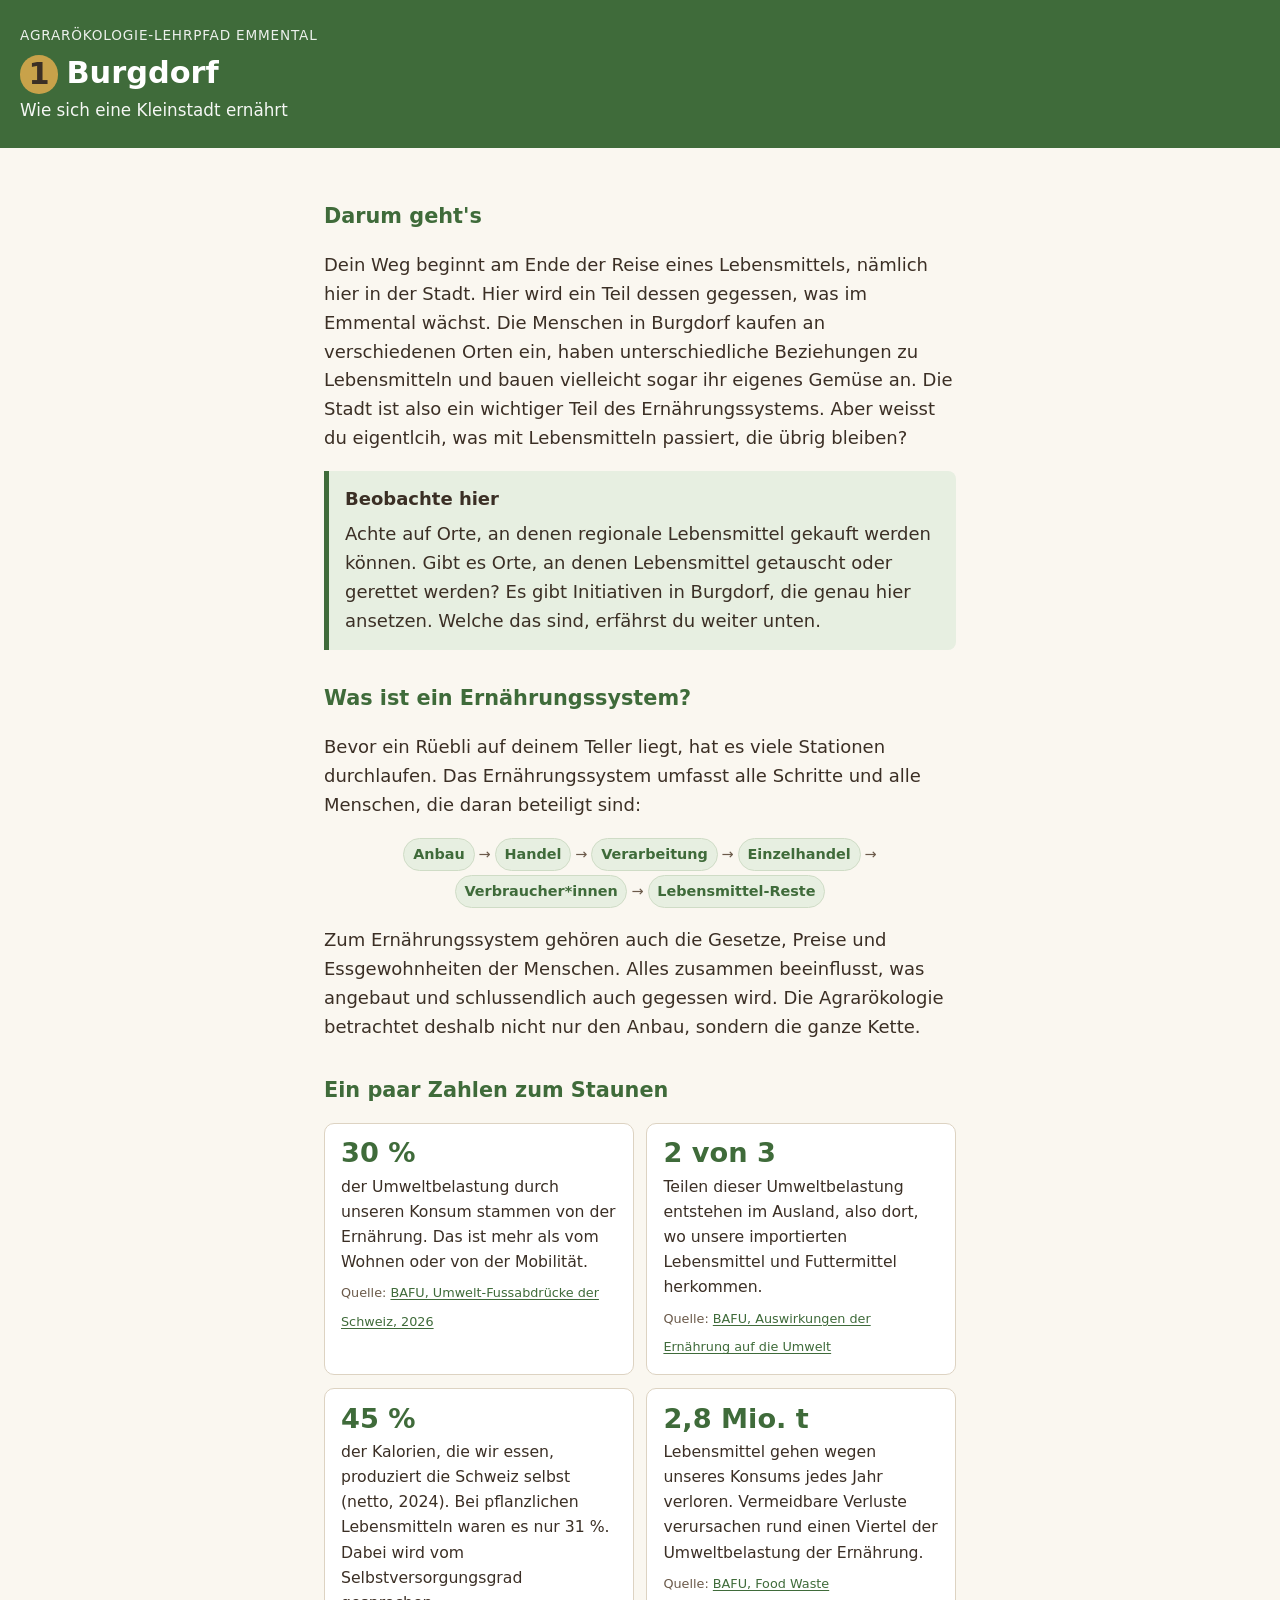
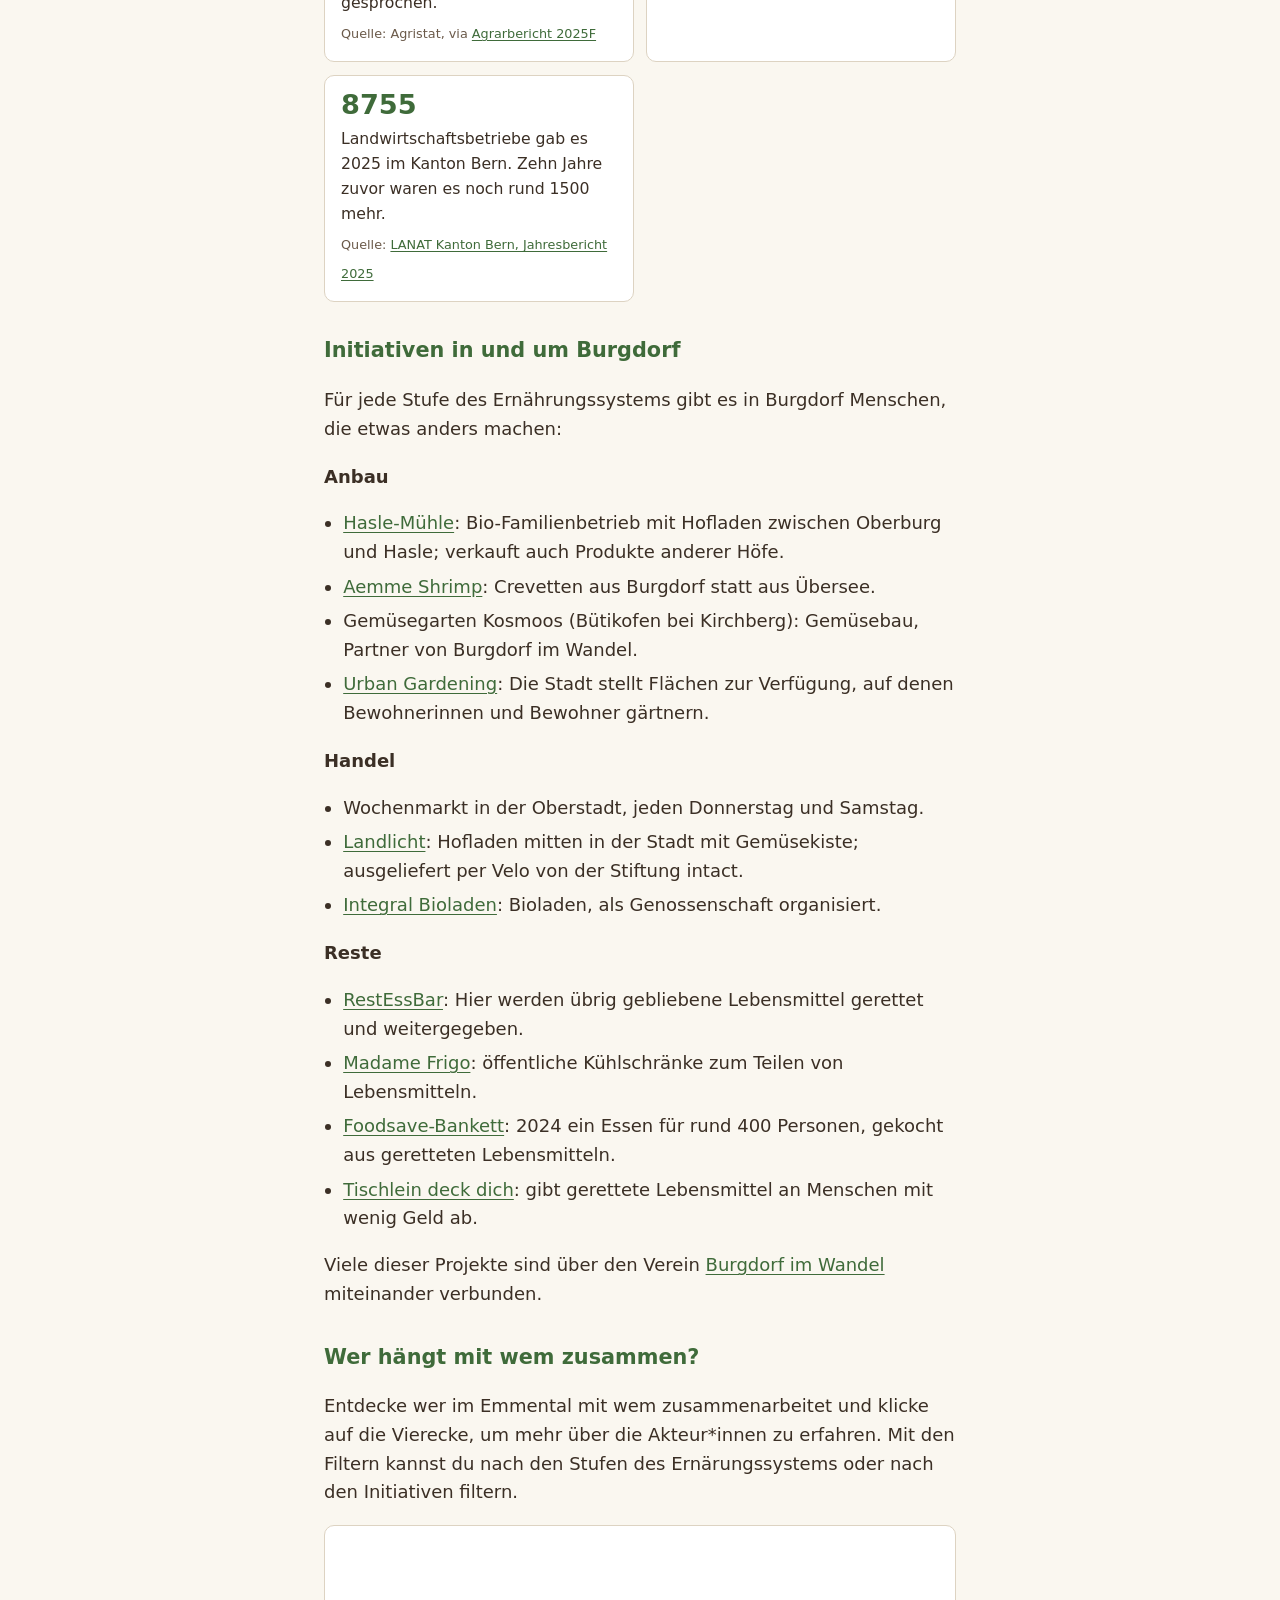
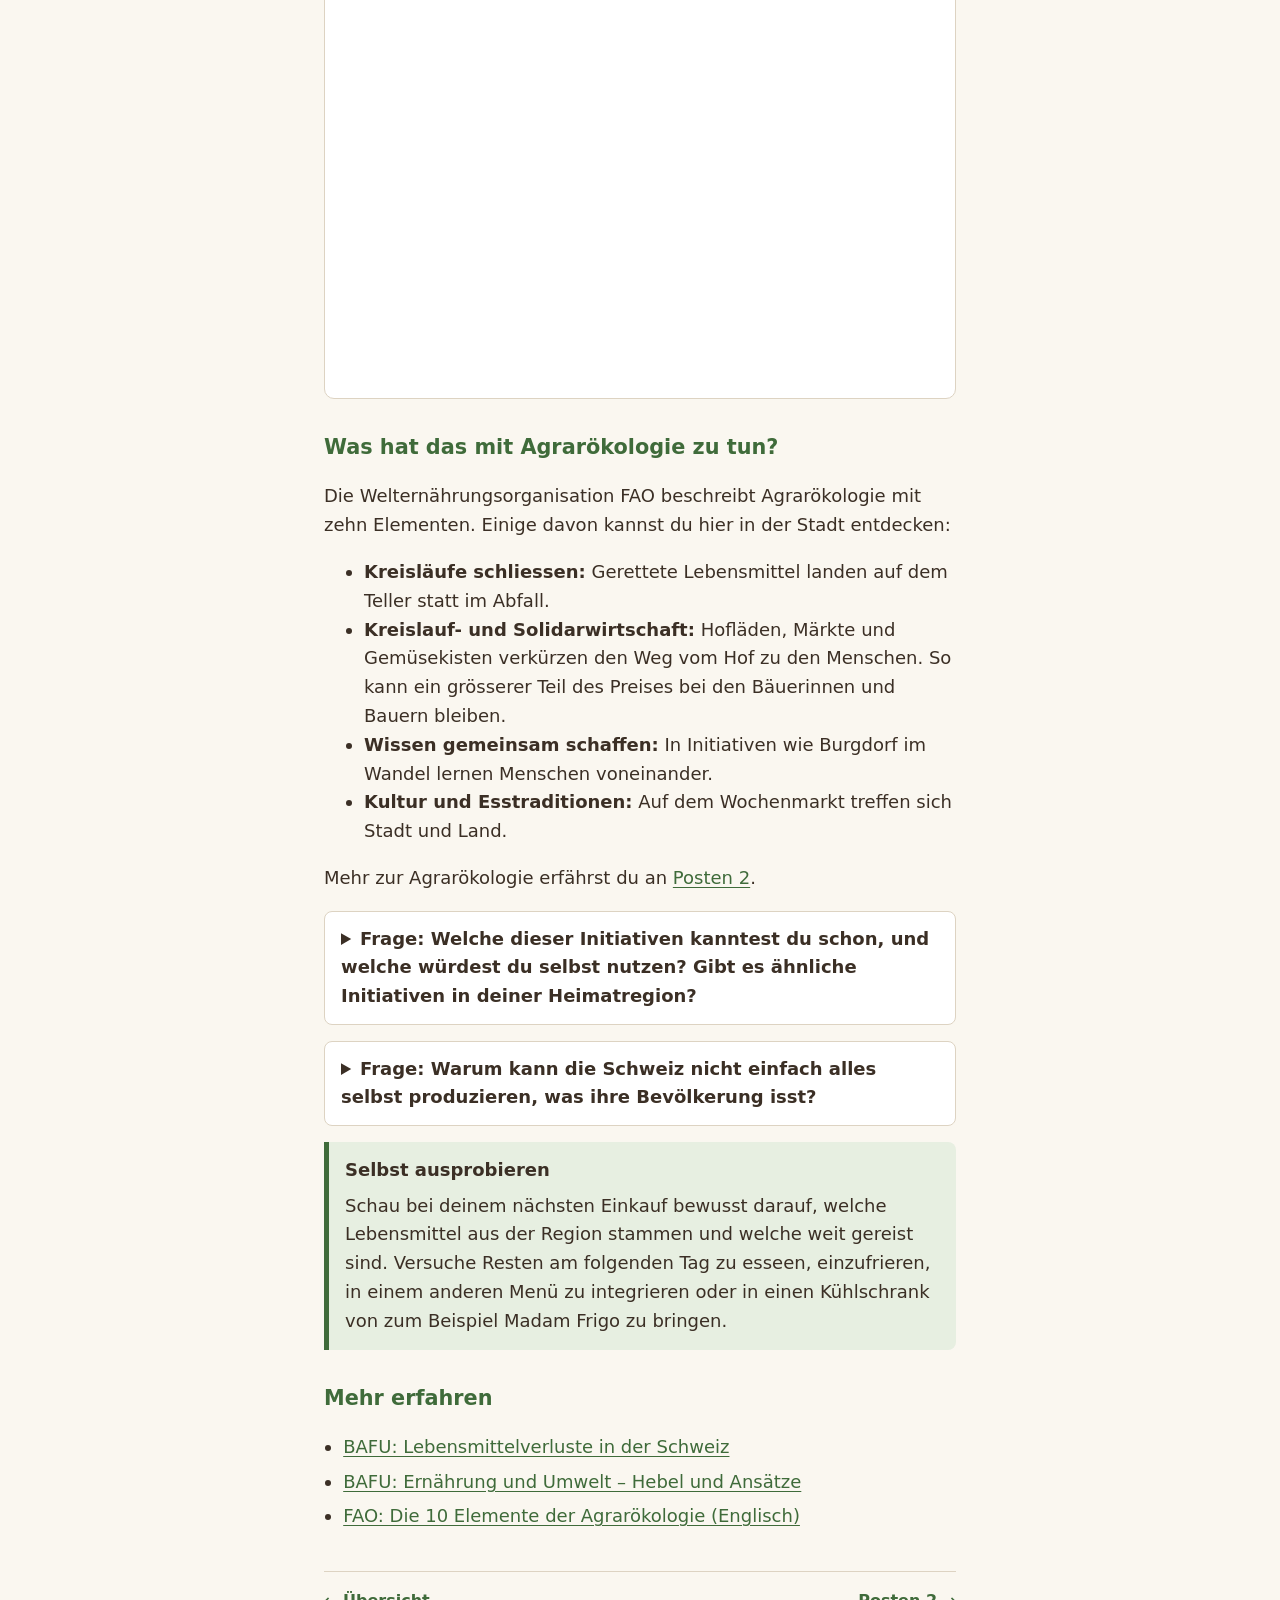
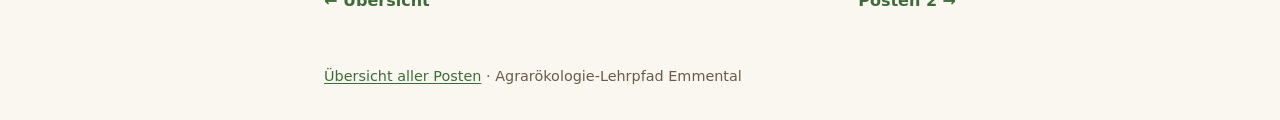
==== commit e53a2b4e: "link weg" ====
--- a/p1/index.html
+++ b/p1/index.html
@@ -128,7 +128,7 @@
 <div class="kasten">
 <strong>Selbst ausprobieren</strong>
 <p> Schau bei deinem nächsten Einkauf bewusst darauf, welche Lebensmittel aus der Region stammen und welche weit gereist sind. 
-  Versuche Resten am folgenden Tag zu esseen, einzufrieren, in einem anderen Menü zu integrieren oder in einen Kühlschrank von zum Beispiel Madam Frigo zu bringen.</p>
+Versuche Resten am folgenden Tag zu esseen, einzufrieren, in einem anderen Menü zu integrieren oder in einen Kühlschrank von zum Beispiel Madam Frigo zu bringen.</p>
 </div>
 
 <h2>Mehr erfahren</h2>
@@ -136,7 +136,6 @@
   <li><a href="https://www.bafu.admin.ch/de/foodwaste">BAFU: Lebensmittelverluste in der Schweiz</a></li>
   <li><a href="https://www.bafu.admin.ch/de/ernaehrung-und-umwelt-hebel-und-ansaetze">BAFU: Ernährung und Umwelt – Hebel und Ansätze</a></li>
   <li><a href="https://www.fao.org/agroecology/overview/10-elements/en">FAO: Die 10 Elemente der Agrarökologie (Englisch)</a></li>
-  <li><a href="https://alexandria.unisg.ch/server/api/core/bitstreams/51e89ffd-5618-48d5-9dad-e8e8634f91a7/content">Universität St. Gallen: Vorstudie Regionalmarketing Emmental (2005, PDF)</a></li>
 </ul>
 
 <nav class="weiter" aria-label="Posten-Navigation">
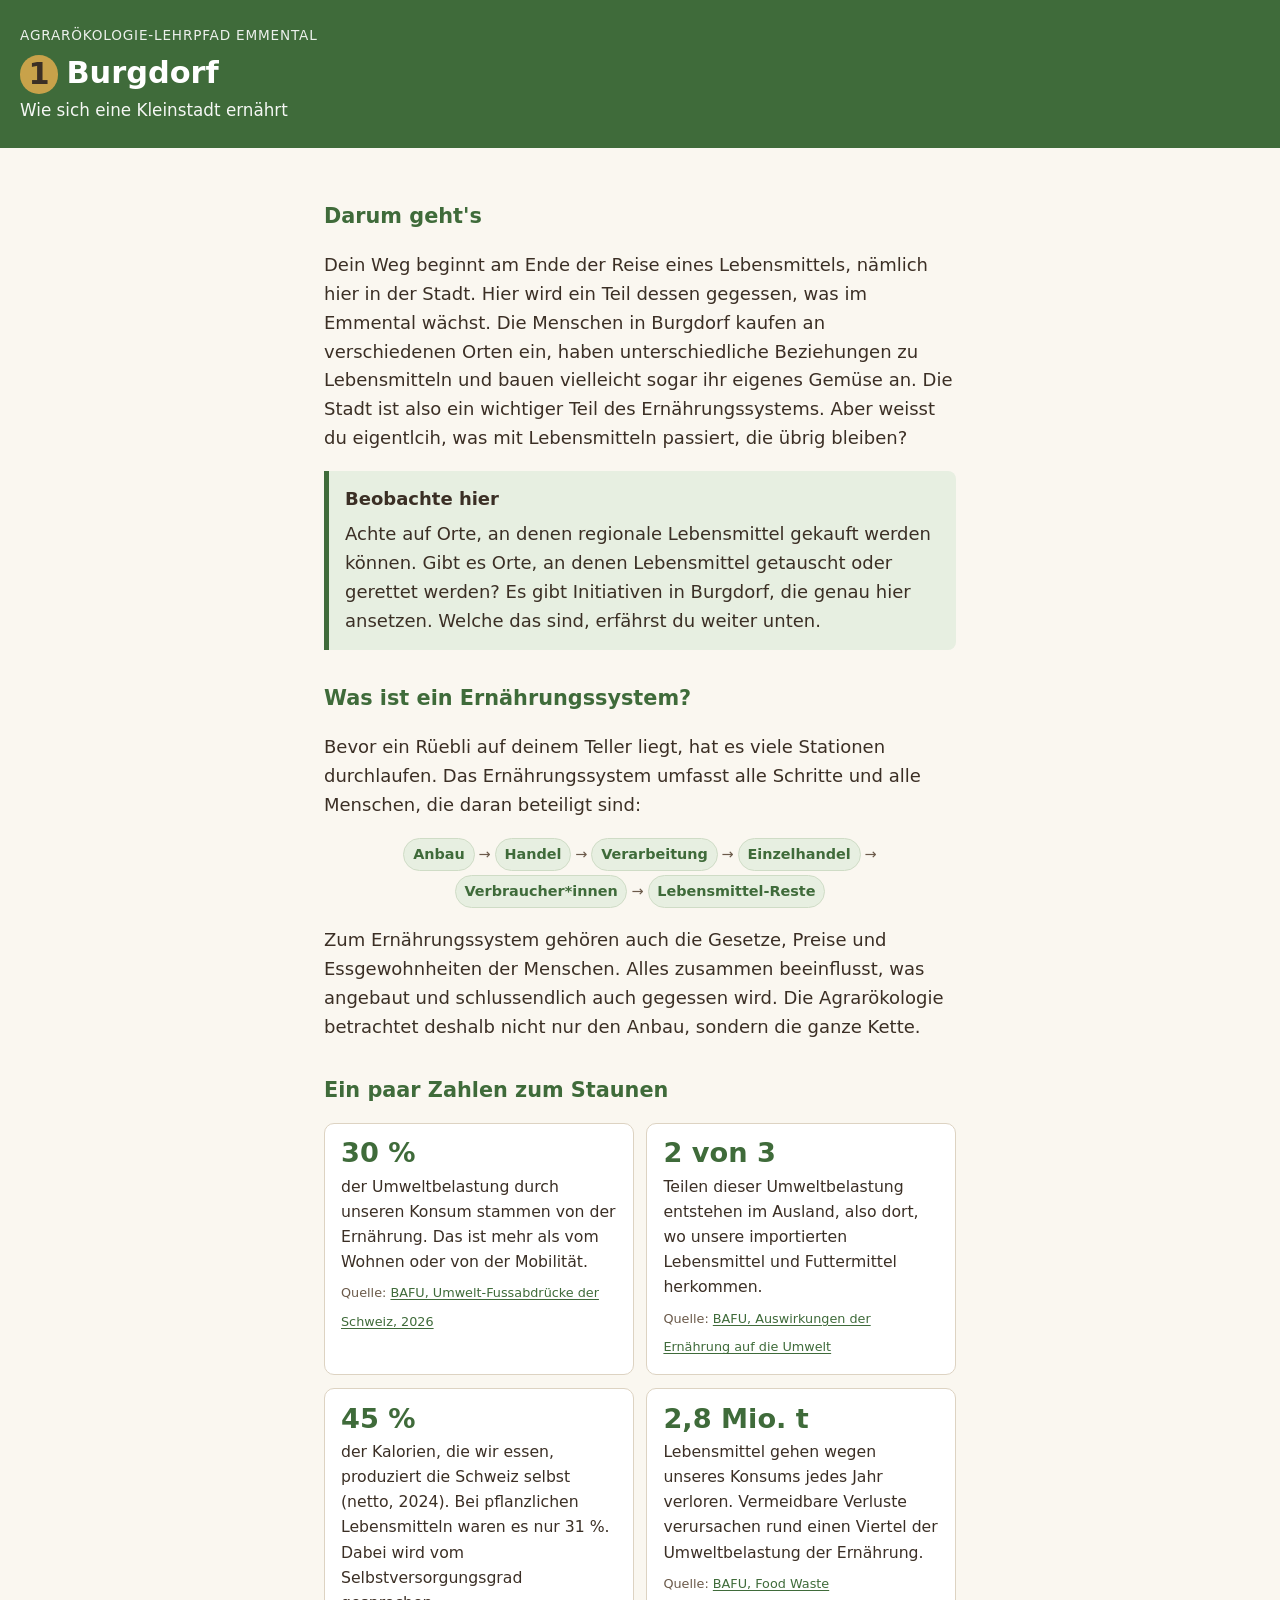
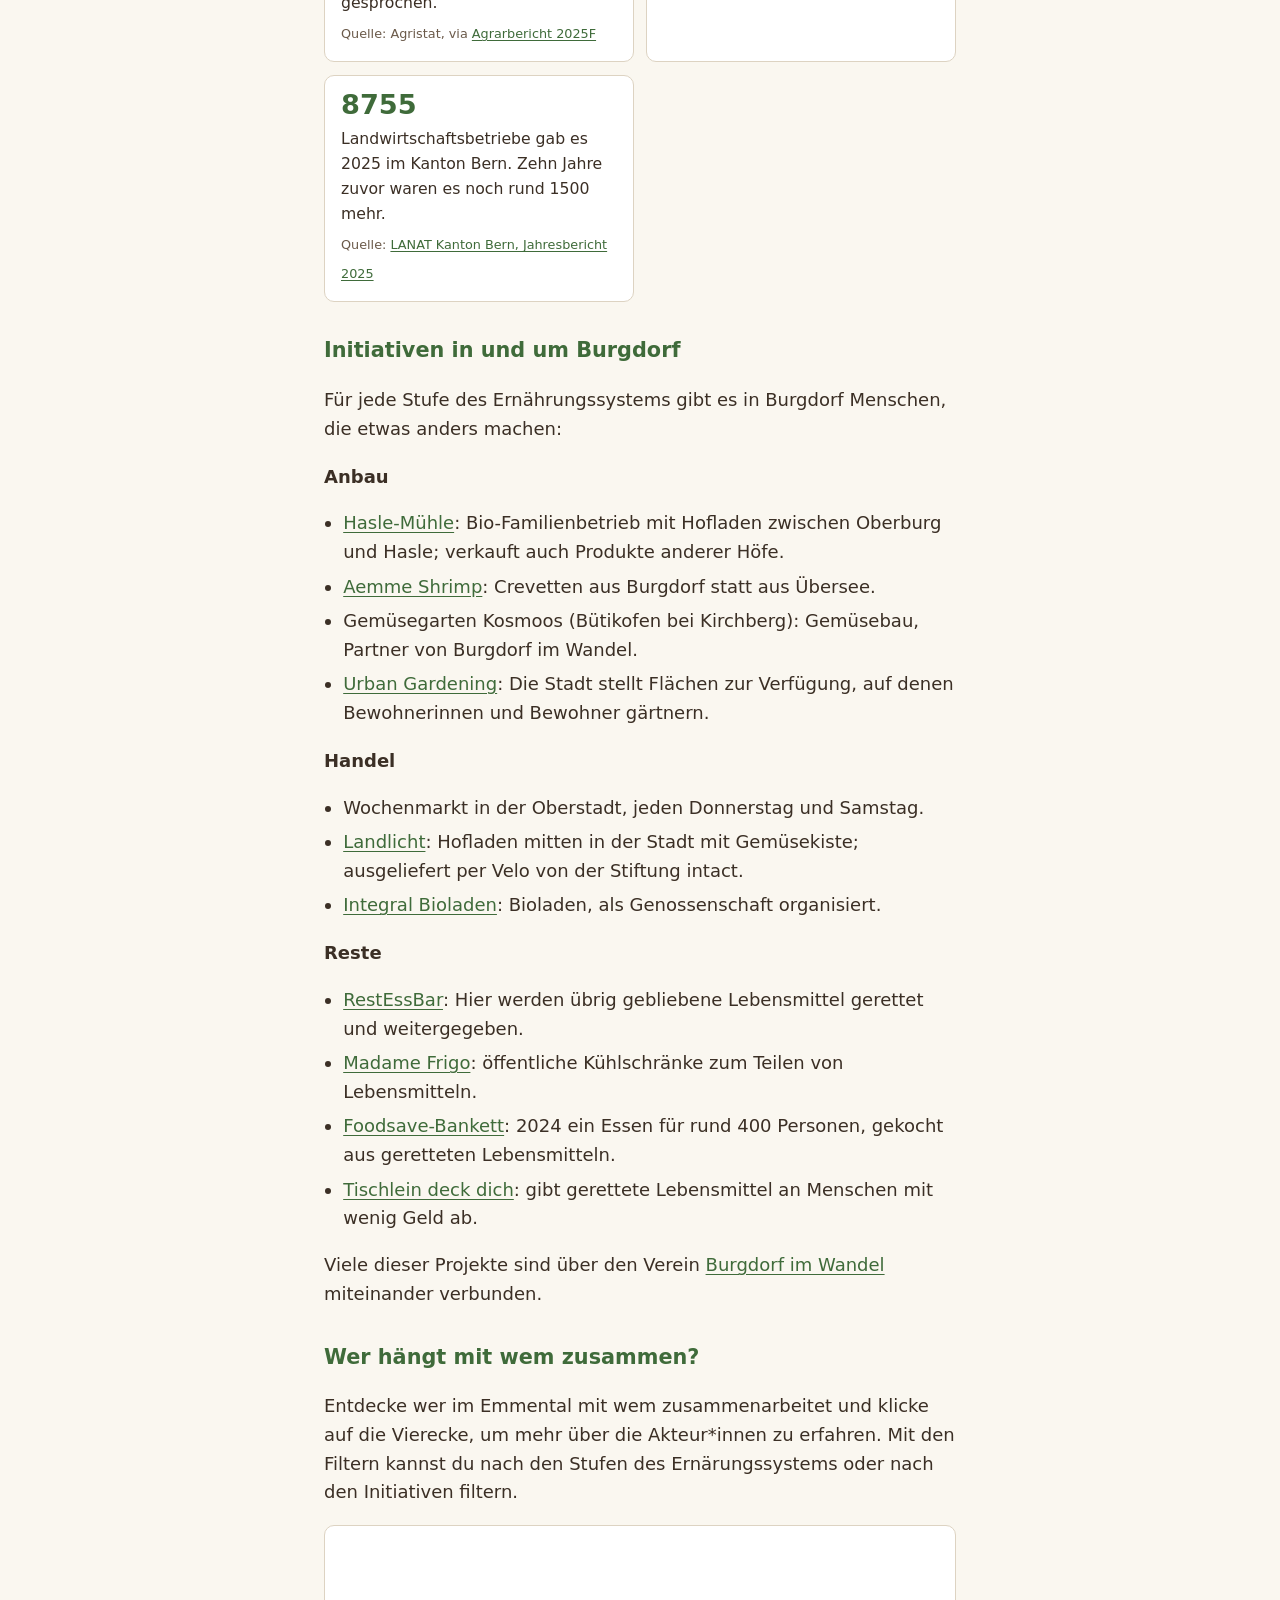
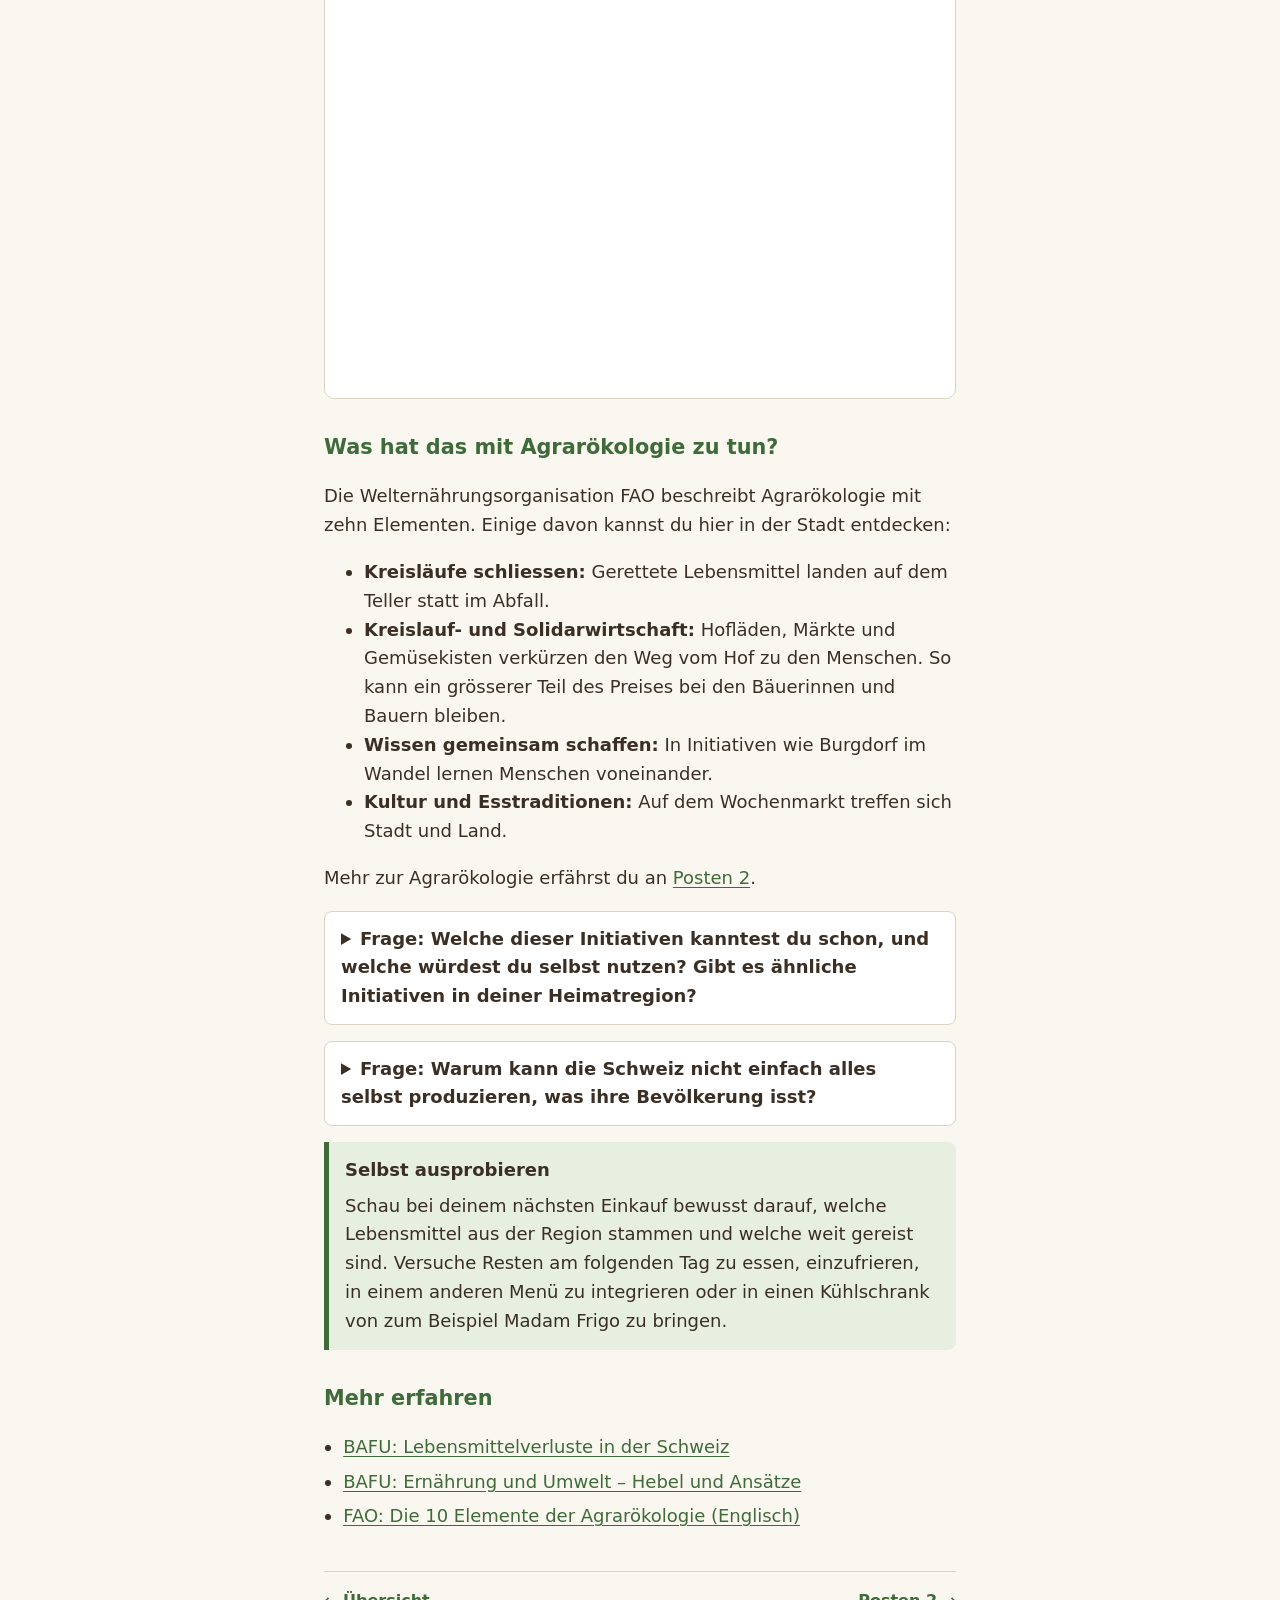
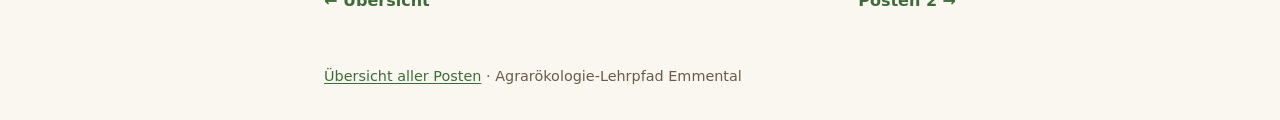
==== commit aa58be0c: "e weg" ====
--- a/p1/index.html
+++ b/p1/index.html
@@ -128,7 +128,7 @@
 <div class="kasten">
 <strong>Selbst ausprobieren</strong>
 <p> Schau bei deinem nächsten Einkauf bewusst darauf, welche Lebensmittel aus der Region stammen und welche weit gereist sind. 
-Versuche Resten am folgenden Tag zu esseen, einzufrieren, in einem anderen Menü zu integrieren oder in einen Kühlschrank von zum Beispiel Madam Frigo zu bringen.</p>
+Versuche Resten am folgenden Tag zu essen, einzufrieren, in einem anderen Menü zu integrieren oder in einen Kühlschrank von zum Beispiel Madam Frigo zu bringen.</p>
 </div>
 
 <h2>Mehr erfahren</h2>
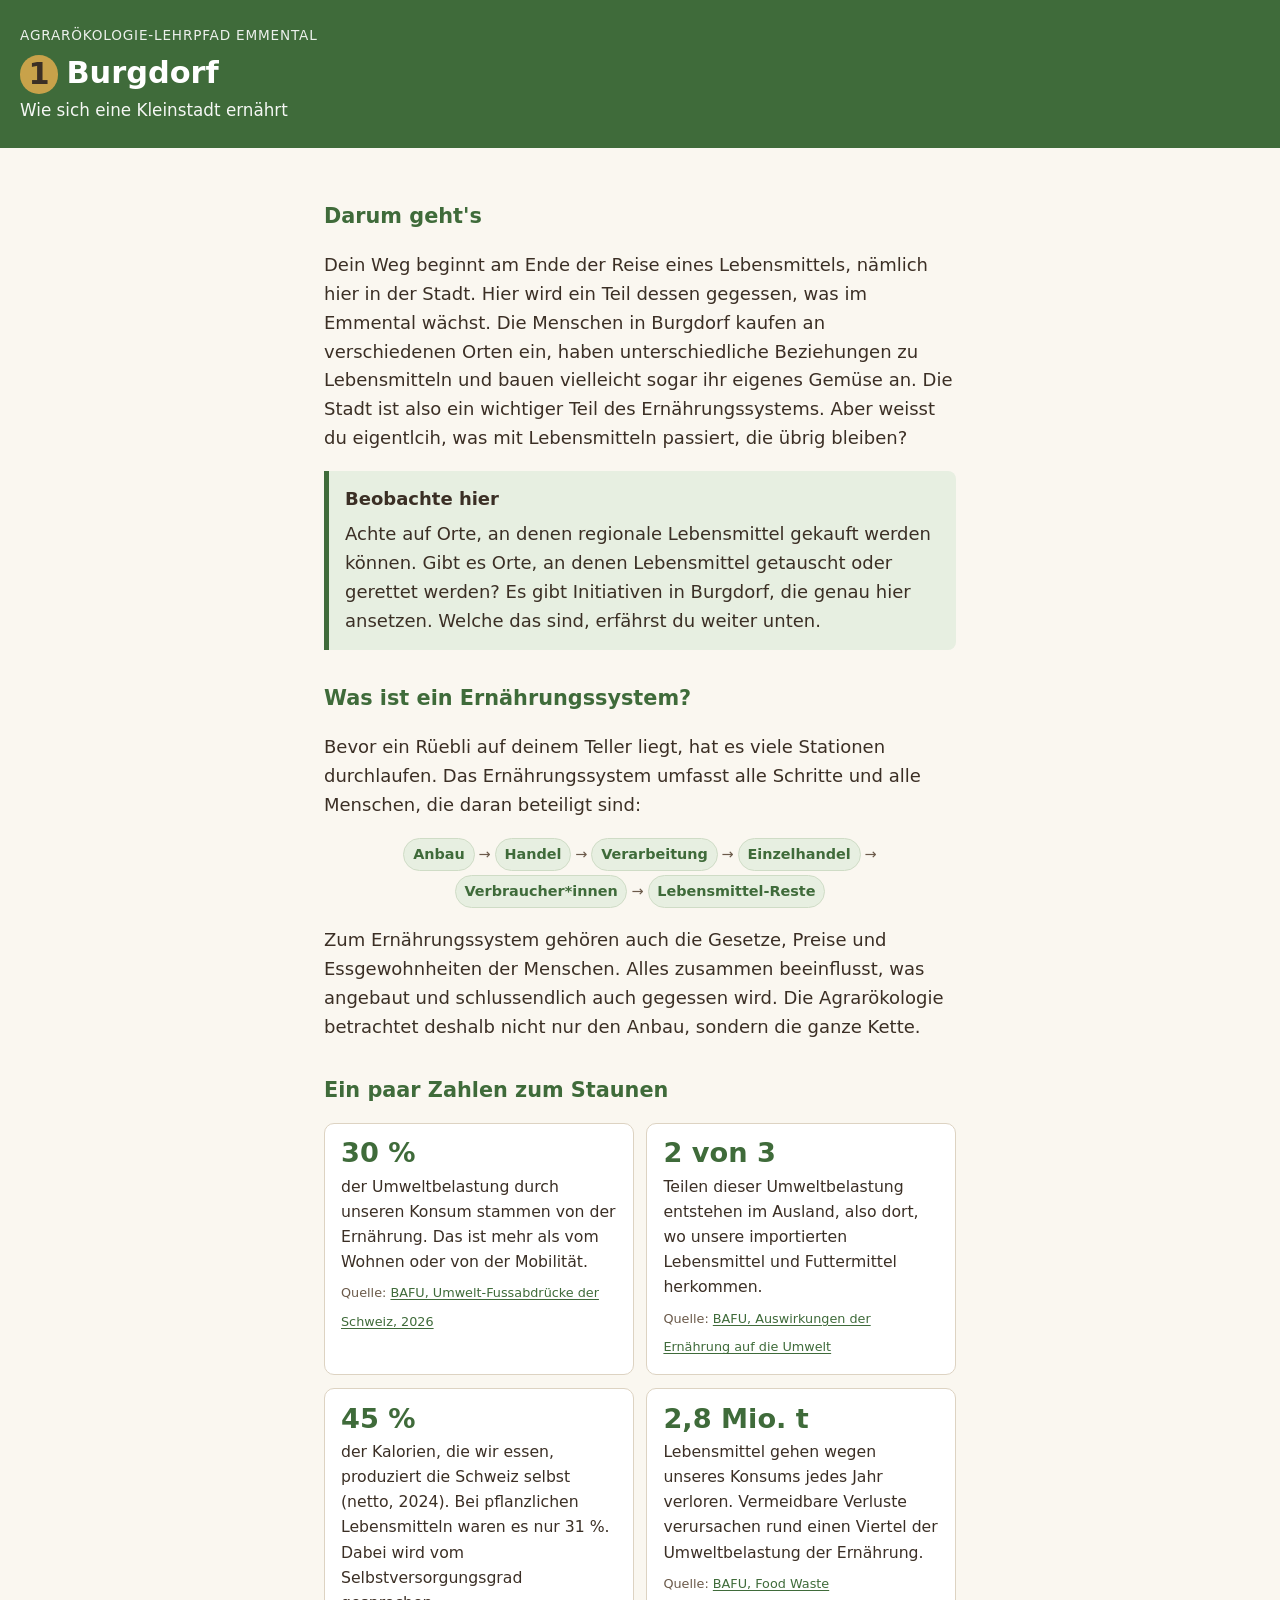
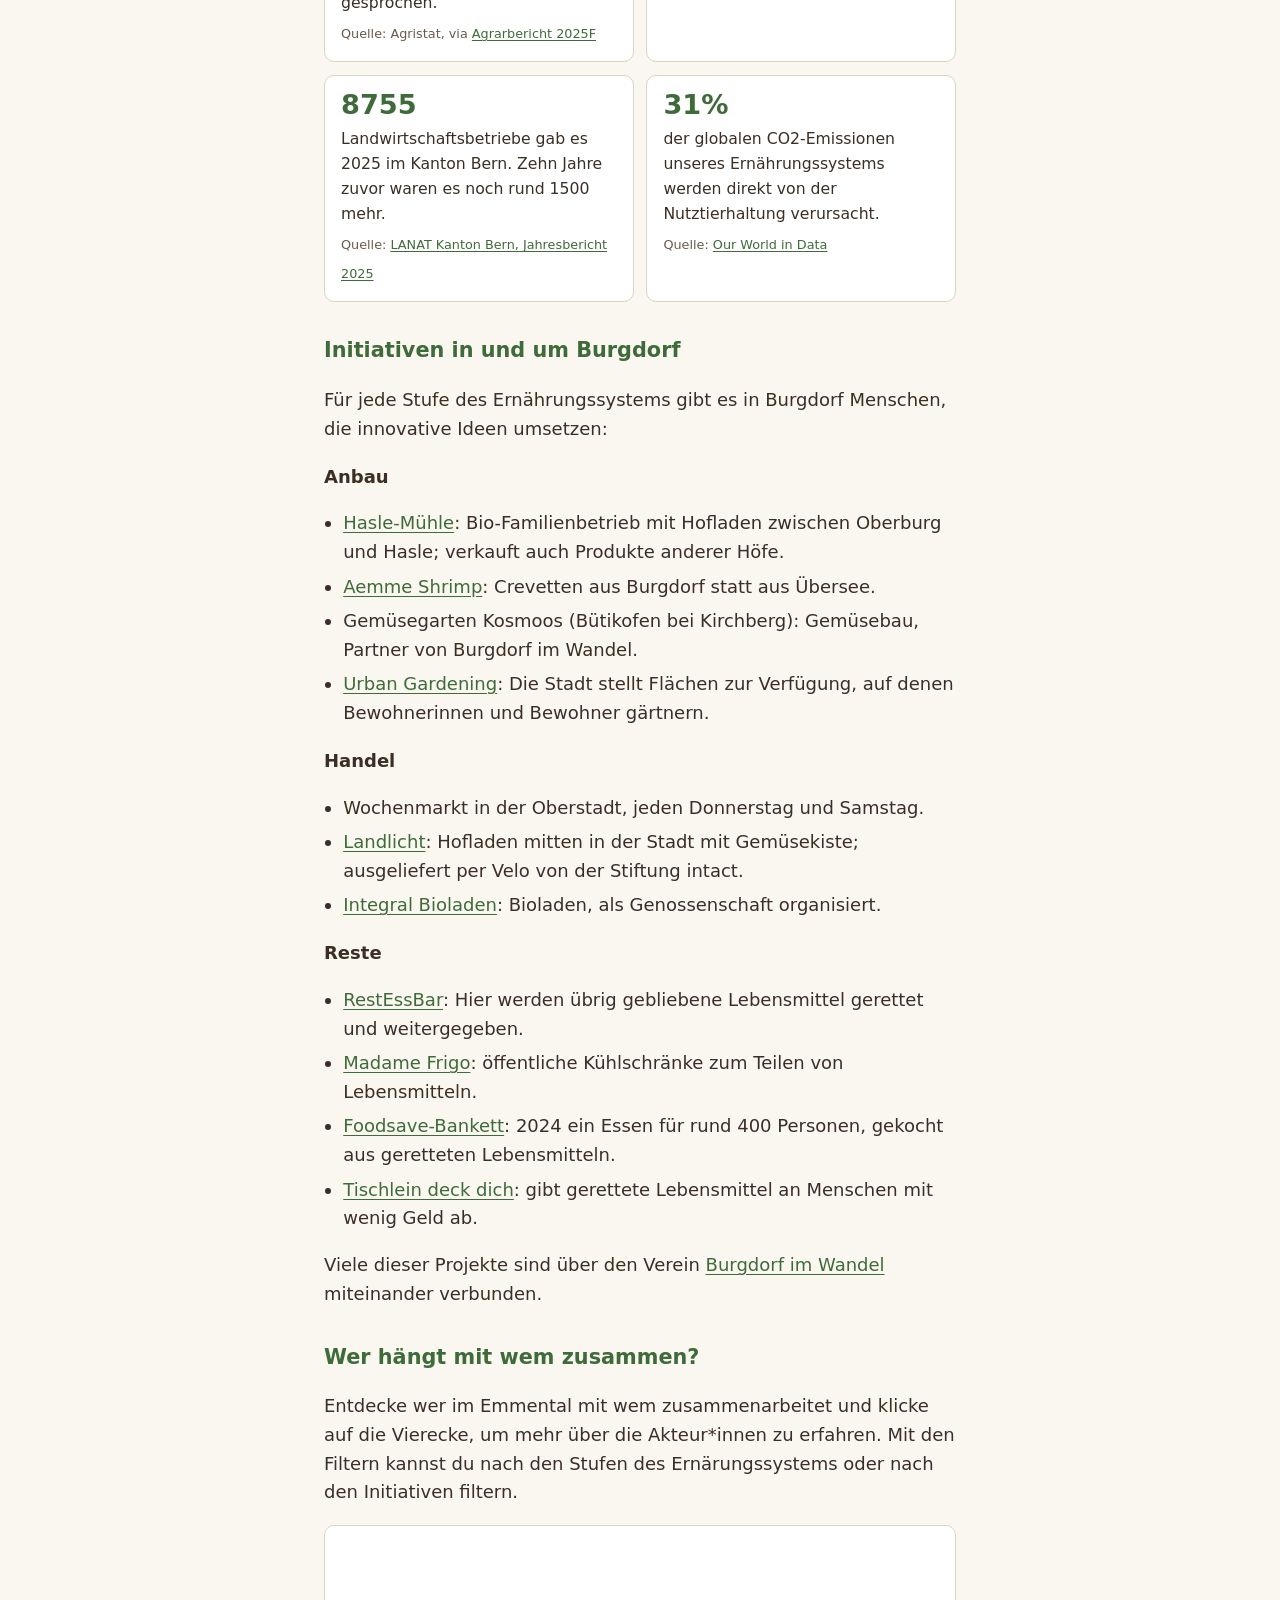
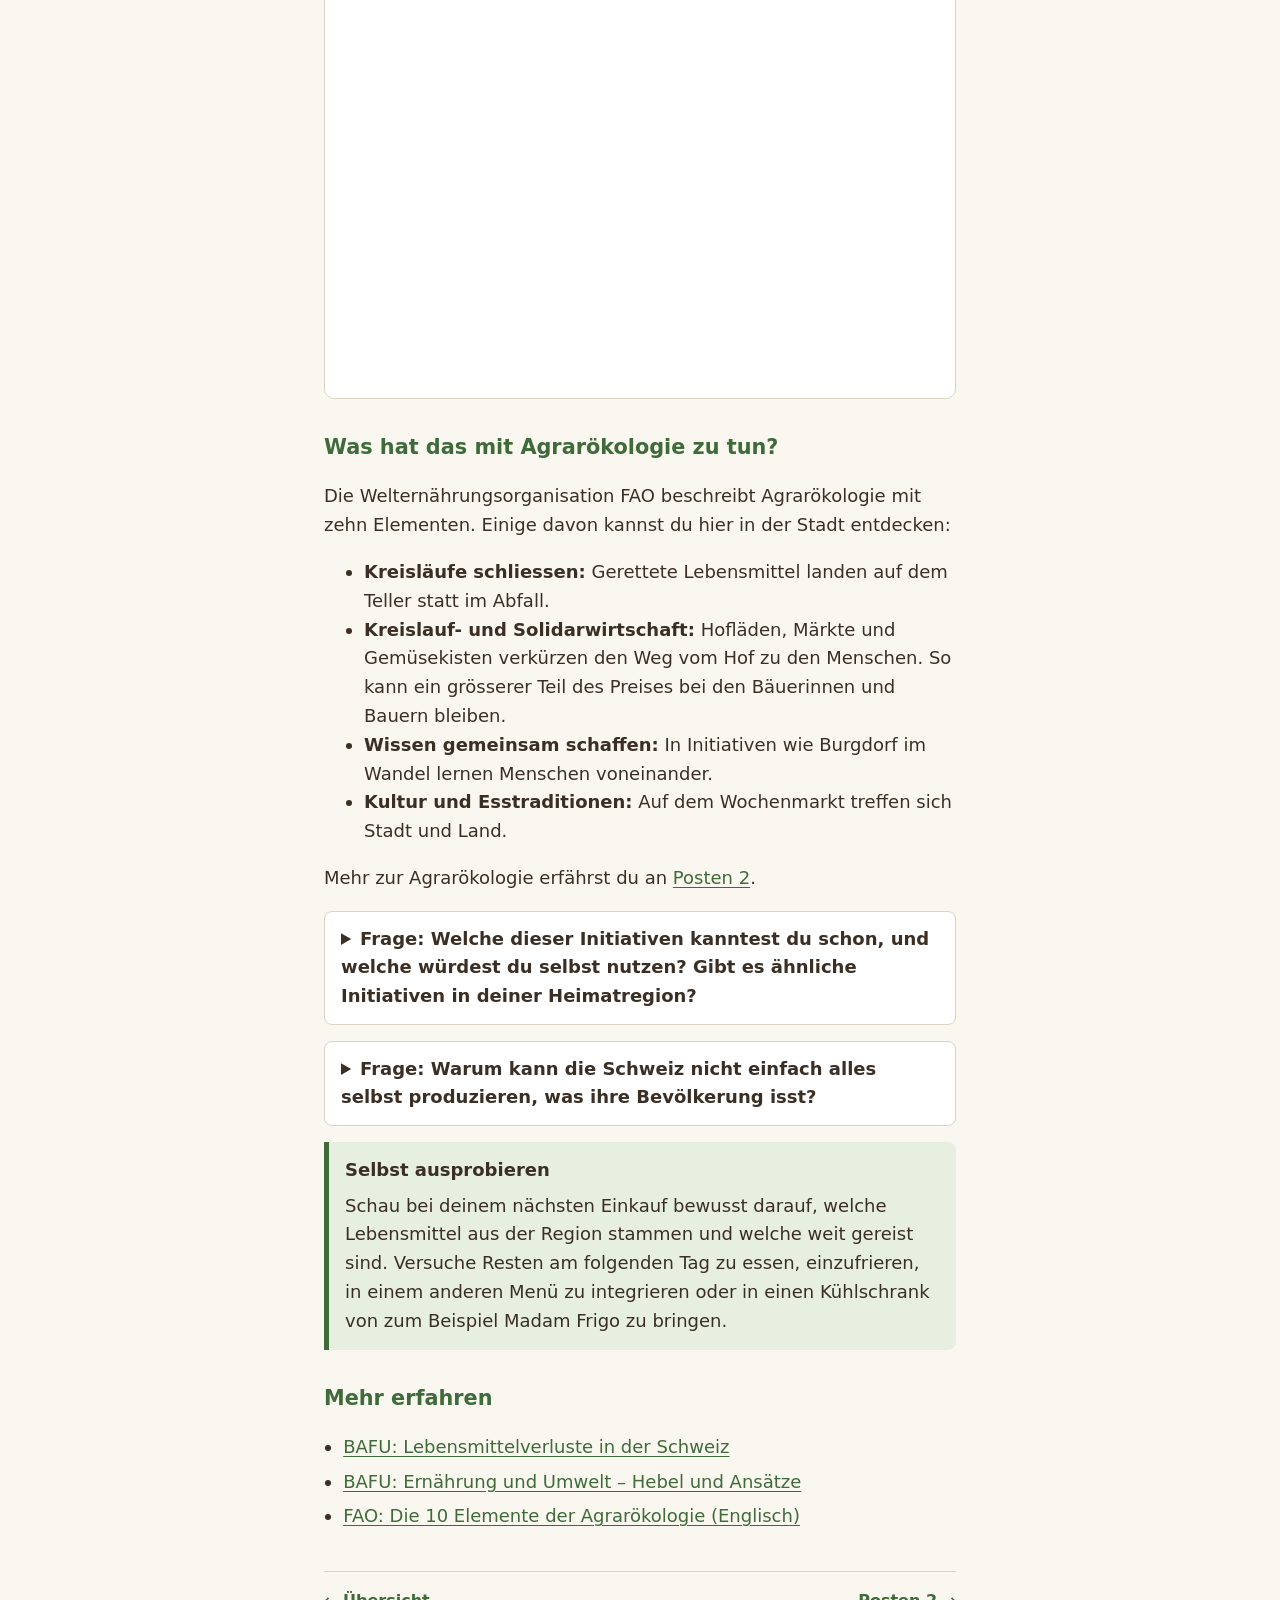
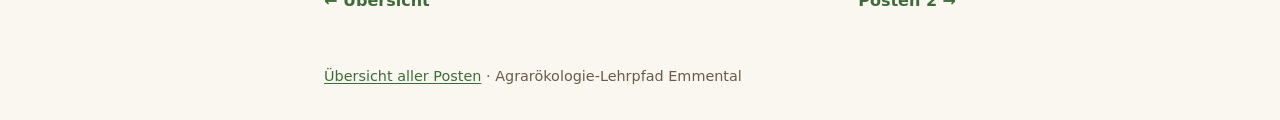
==== commit 3e755900: "ämnderung Zahl" ====
--- a/p1/index.html
+++ b/p1/index.html
@@ -67,10 +67,13 @@
   <div class="zahl"><strong>8755</strong>
     <p>Landwirtschaftsbetriebe gab es 2025 im Kanton Bern. Zehn Jahre zuvor waren es noch rund 1500 mehr.</p>
     <small>Quelle: <a href="https://www.weu.be.ch/content/dam/weu/dokumente/lanat/de/jahresbericht/2025/2025_Digitaler%20Jahresbericht%20LANAT%20-%20ADZ.pdf">LANAT Kanton Bern, Jahresbericht 2025</a></small></div>
+  <div class="zahl"><strong> 31% </strong>
+    <p>der globalen CO2-Emissionen unseres Ernährungssystems werden direkt von der Nutztierhaltung verursacht.</p>
+    <small>Quelle: <a href="https://ourworldindata.org/food-ghg-emissions">Our World in Data</a></small></div>
 </div>
 
 <h2>Initiativen in und um Burgdorf</h2>
-<p>Für jede Stufe des Ernährungssystems gibt es in Burgdorf Menschen, die etwas anders machen:</p>
+<p>Für jede Stufe des Ernährungssystems gibt es in Burgdorf Menschen, die innovative Ideen umsetzen:</p>
 
 <p class="stufe">Anbau</p>
 <ul class="links">
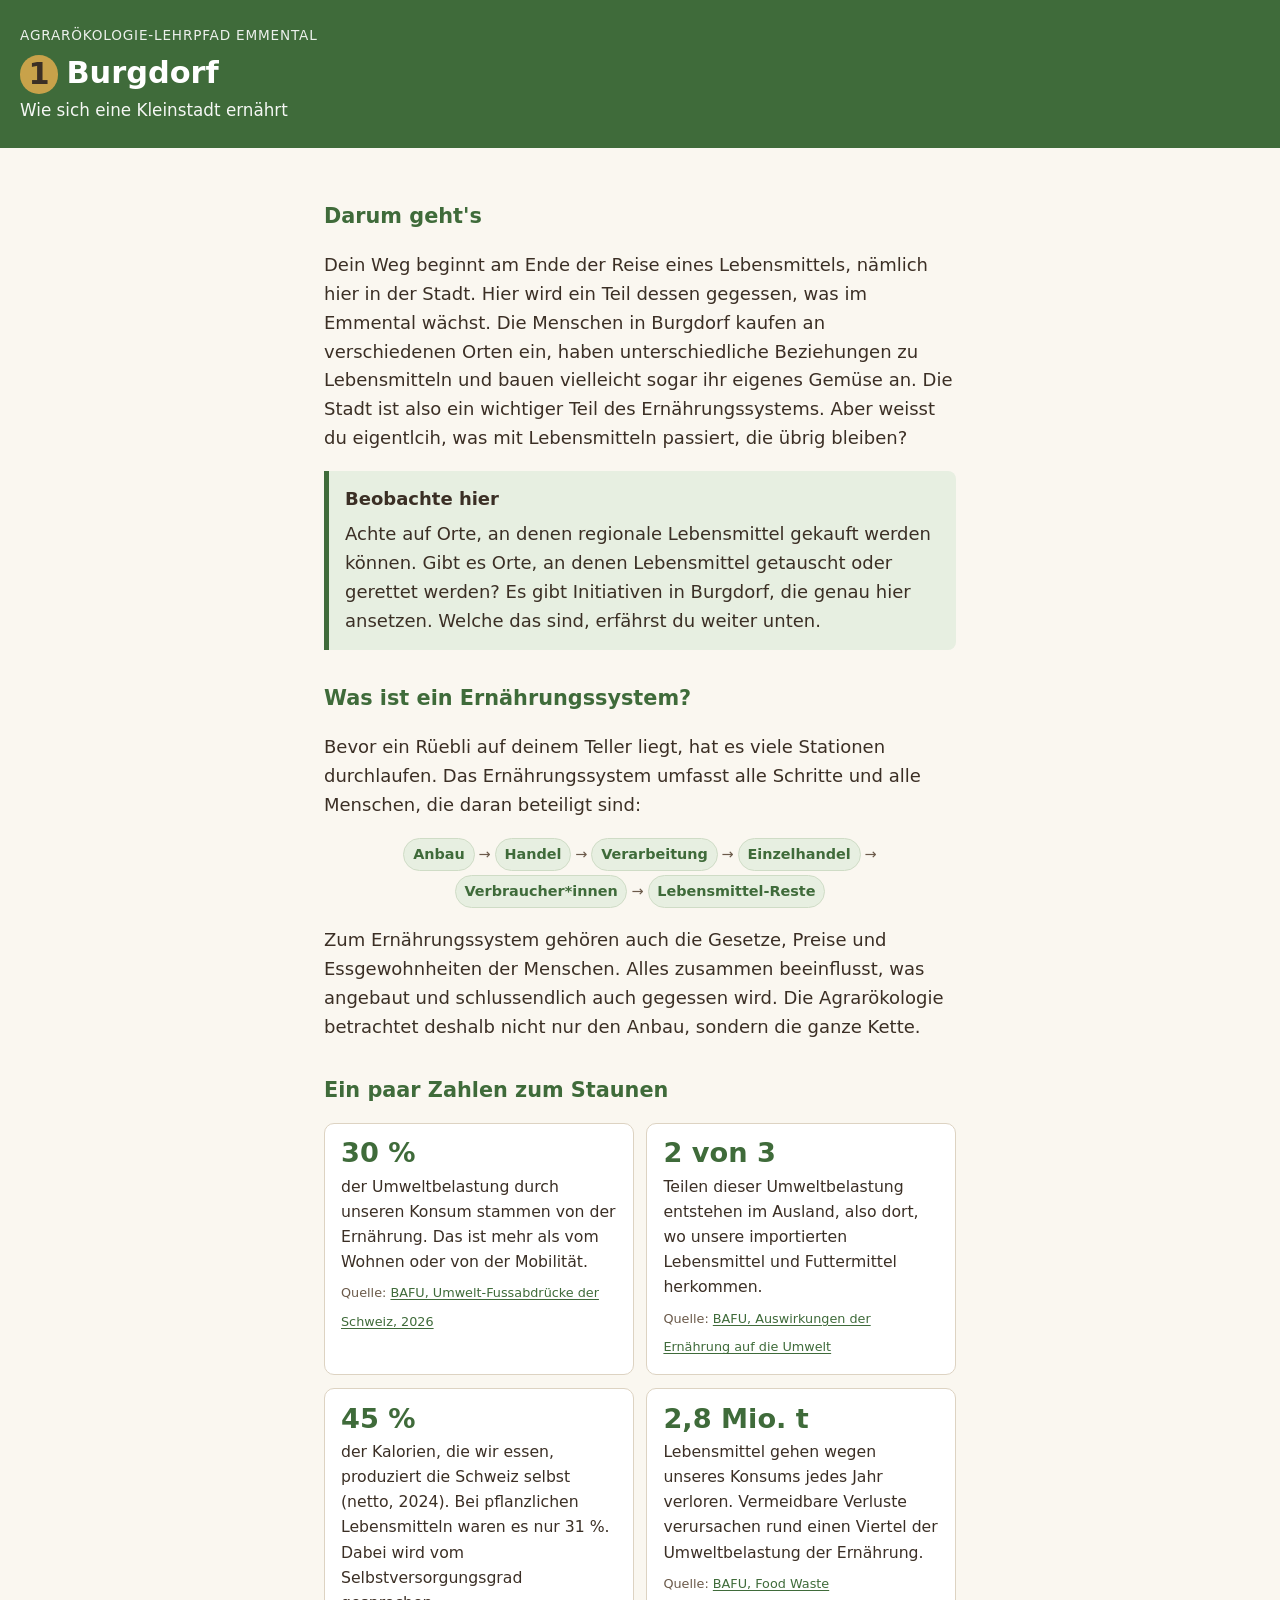
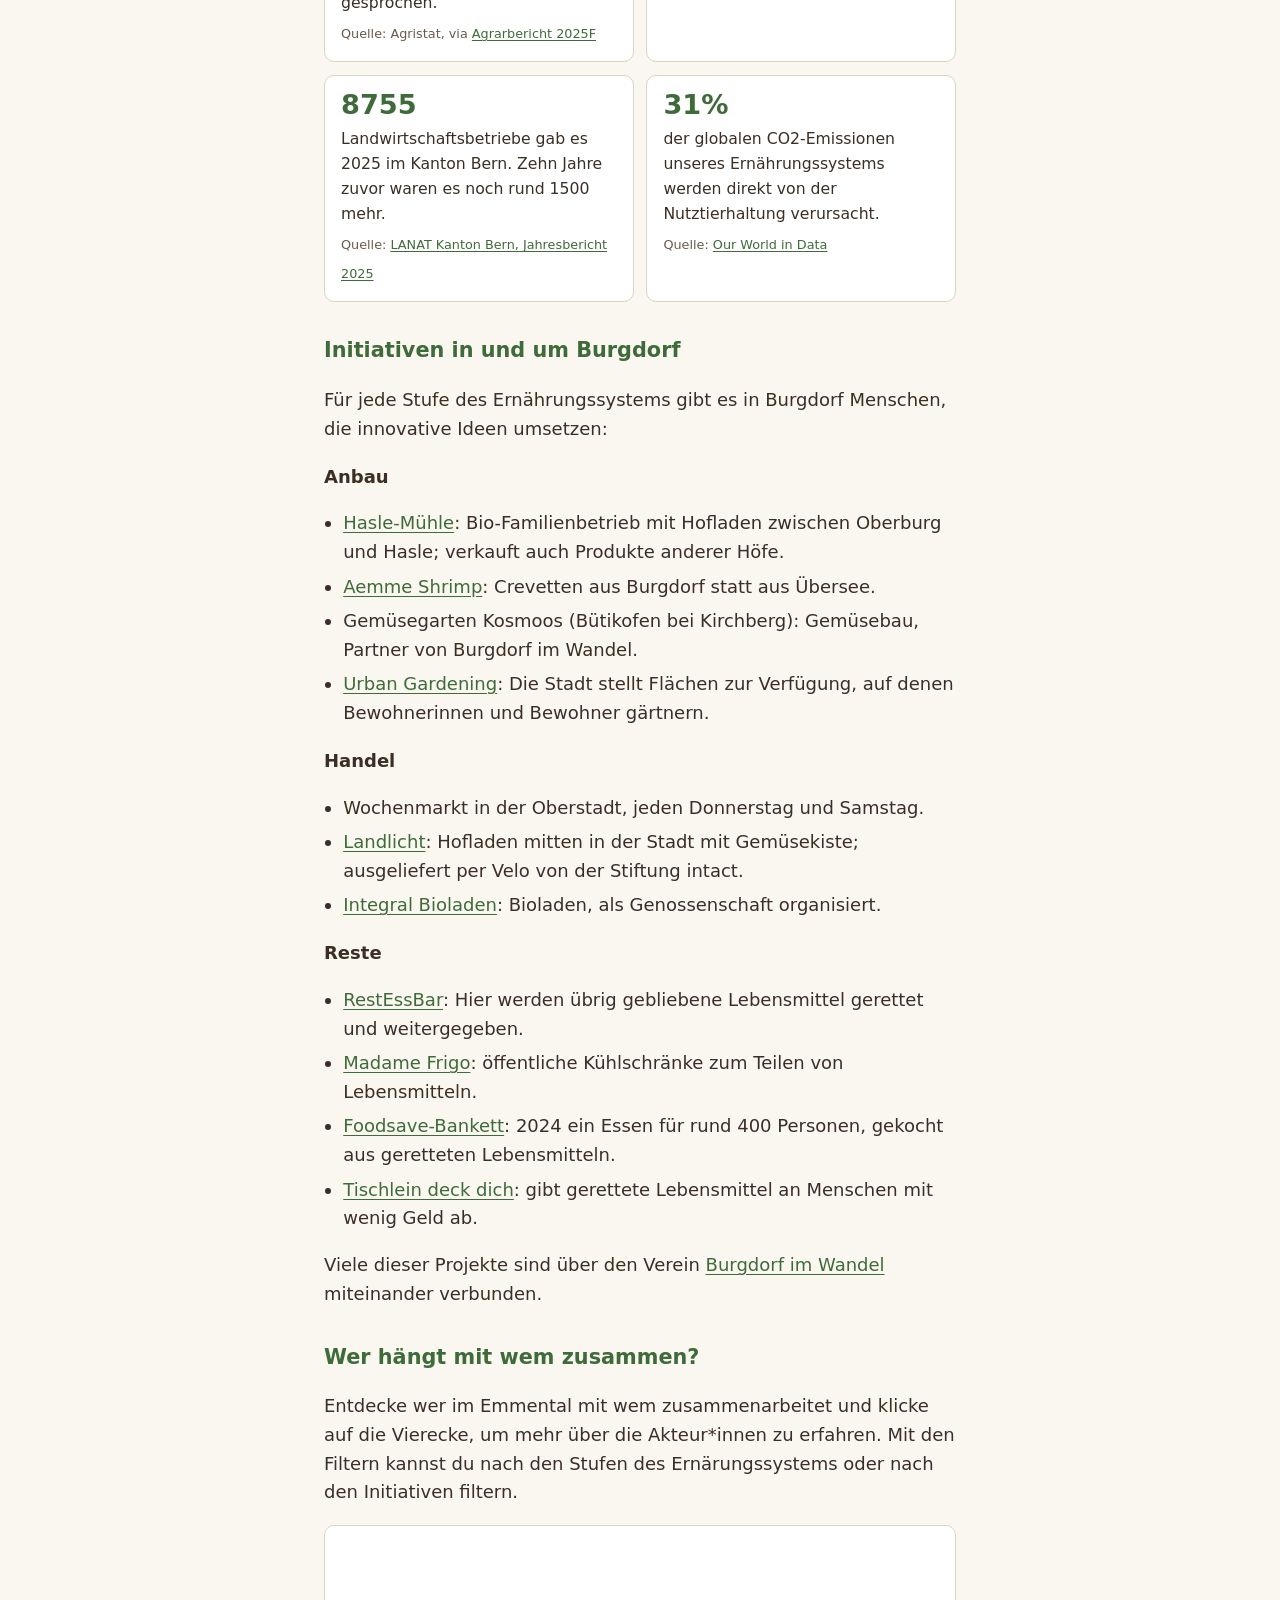
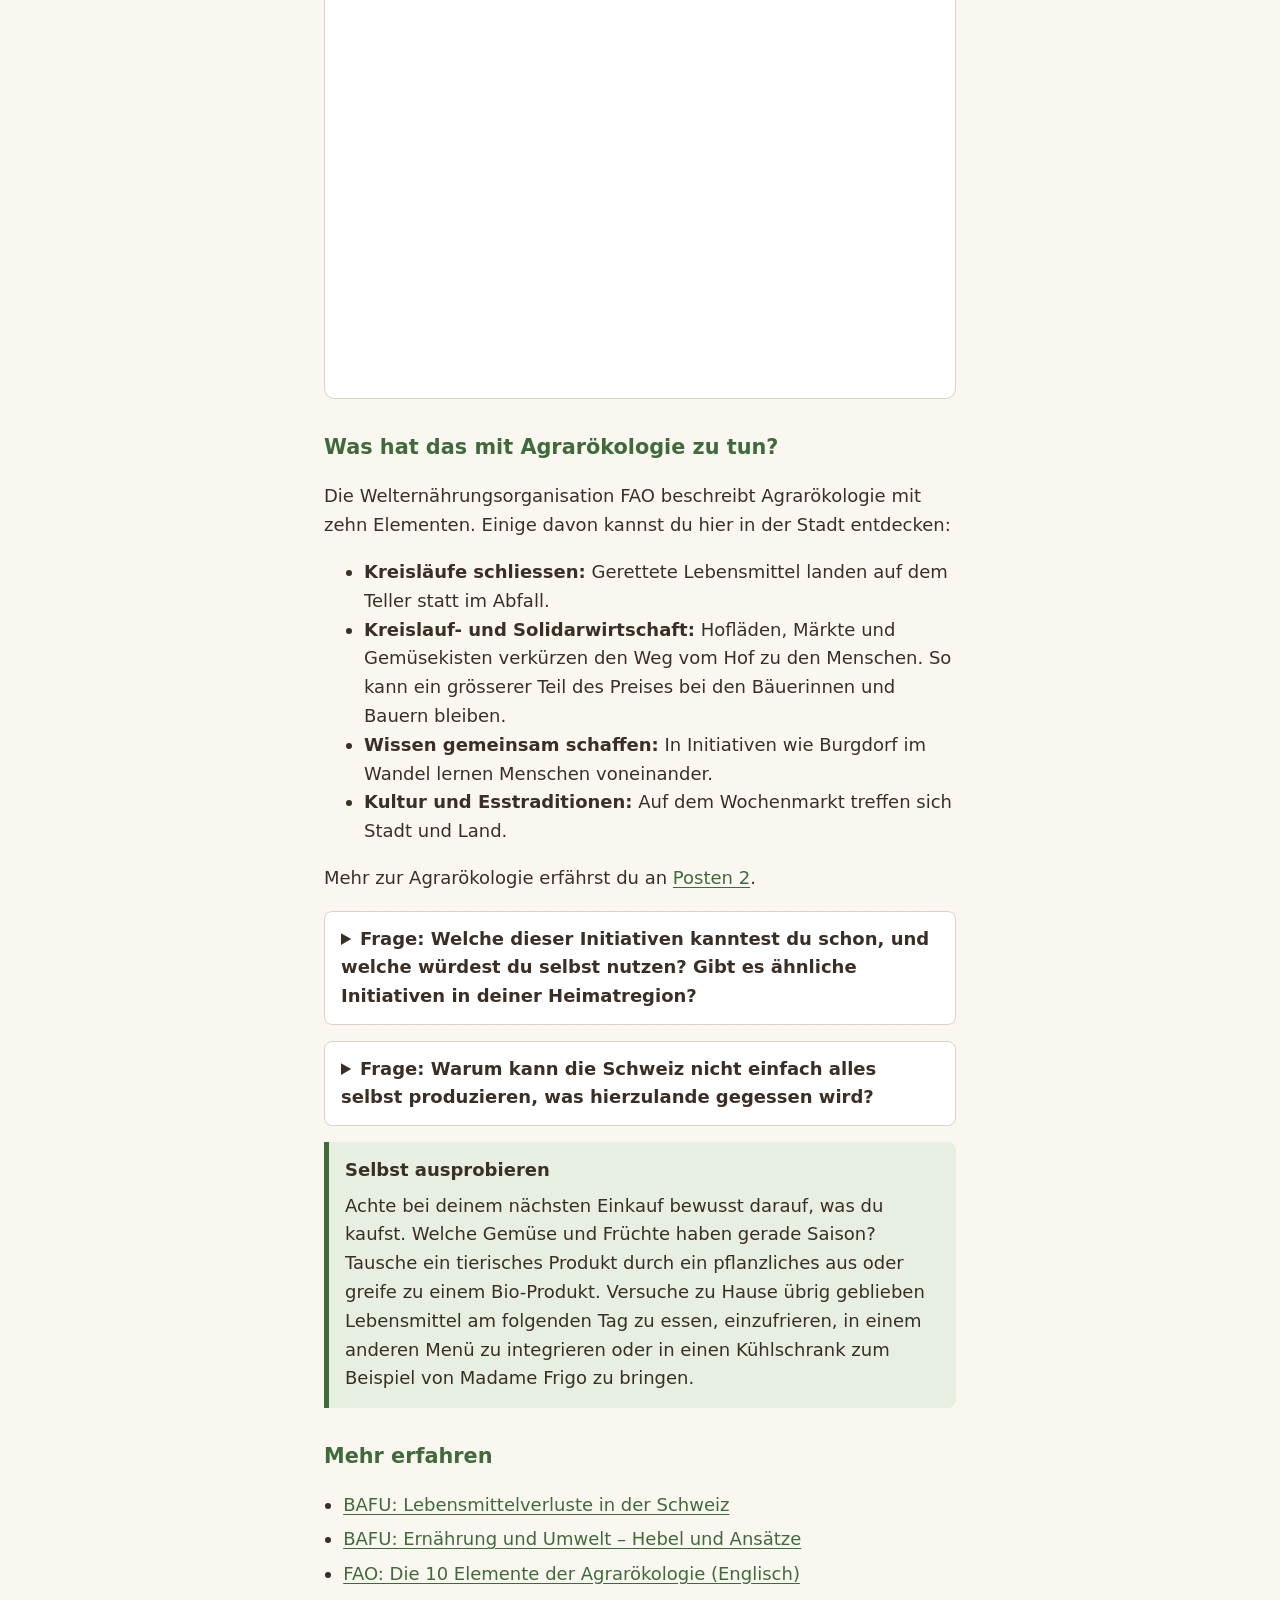
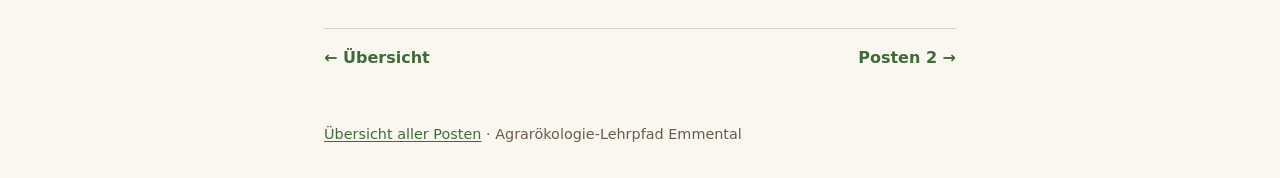
==== commit 18f31499: "änderungen" ====
--- a/p1/index.html
+++ b/p1/index.html
@@ -122,16 +122,17 @@
 </details>
 
 <details>
-<summary>Frage: Warum kann die Schweiz nicht einfach alles selbst produzieren, was ihre Bevölkerung isst?</summary>
-<p>Ein grosser Teil der Fläche eignet sich nur als Wiese oder Weide, etwa im hügeligen Emmental. Darauf wächst Gras für Kühe, aber kaum Getreide oder Gemüse.
-Zudem essen wir viele Lebensmittel, die hier nicht wachsen (Kaffee, Bananen, Reis), und ein Teil des Tierfutters wird importiert.
-Weniger Food Waste und eine stärker pflanzliche Ernährung würden helfen, mit der eigenen Fläche mehr Menschen zu ernähren.</p>
+<summary>Frage: Warum kann die Schweiz nicht einfach alles selbst produzieren, was hierzulande gegessen wird?</summary>
+<p>Der Grund dafür liegt hauptsächlich in der Nutzung der Ackerflächen. Eine Studie von Agroforschung Schweiz zeigt, dass die Schweiz viel mehr Nahrungsmittel selbst produzieren könnte. Heute ist es knapp die Hälfte. 
+Dafür müsste auf den Schweizer Ackerflächen mehr Nahrung direkt für die Menschen und weniger Tierfutter angebaut werden. Die Wiesen, die sich nicht für den Ackerbau eignen, würden weiterhin für Kühe genutzt. 
+Insgesamt bedeutet das, dass es eine Verschiebung hin zu einer mehr pflanzenbasierten Ernährung gäbe. Dies hätte auch positive Auswirkungen auf die Umwelt. 
+Ein weiterer wichtiger Schritt wäre eine starke Reduktion von Food Waste</p>
 </details>
 
 <div class="kasten">
 <strong>Selbst ausprobieren</strong>
-<p> Schau bei deinem nächsten Einkauf bewusst darauf, welche Lebensmittel aus der Region stammen und welche weit gereist sind. 
-Versuche Resten am folgenden Tag zu essen, einzufrieren, in einem anderen Menü zu integrieren oder in einen Kühlschrank von zum Beispiel Madam Frigo zu bringen.</p>
+<p>Achte bei deinem nächsten Einkauf bewusst darauf, was du kaufst. Welche Gemüse und Früchte haben gerade Saison? Tausche ein tierisches Produkt durch ein pflanzliches aus oder greife zu einem Bio-Produkt. 
+Versuche zu Hause übrig geblieben Lebensmittel am folgenden Tag zu essen, einzufrieren, in einem anderen Menü zu integrieren oder in einen Kühlschrank zum Beispiel von Madame Frigo zu bringen.</p>
 </div>
 
 <h2>Mehr erfahren</h2>
